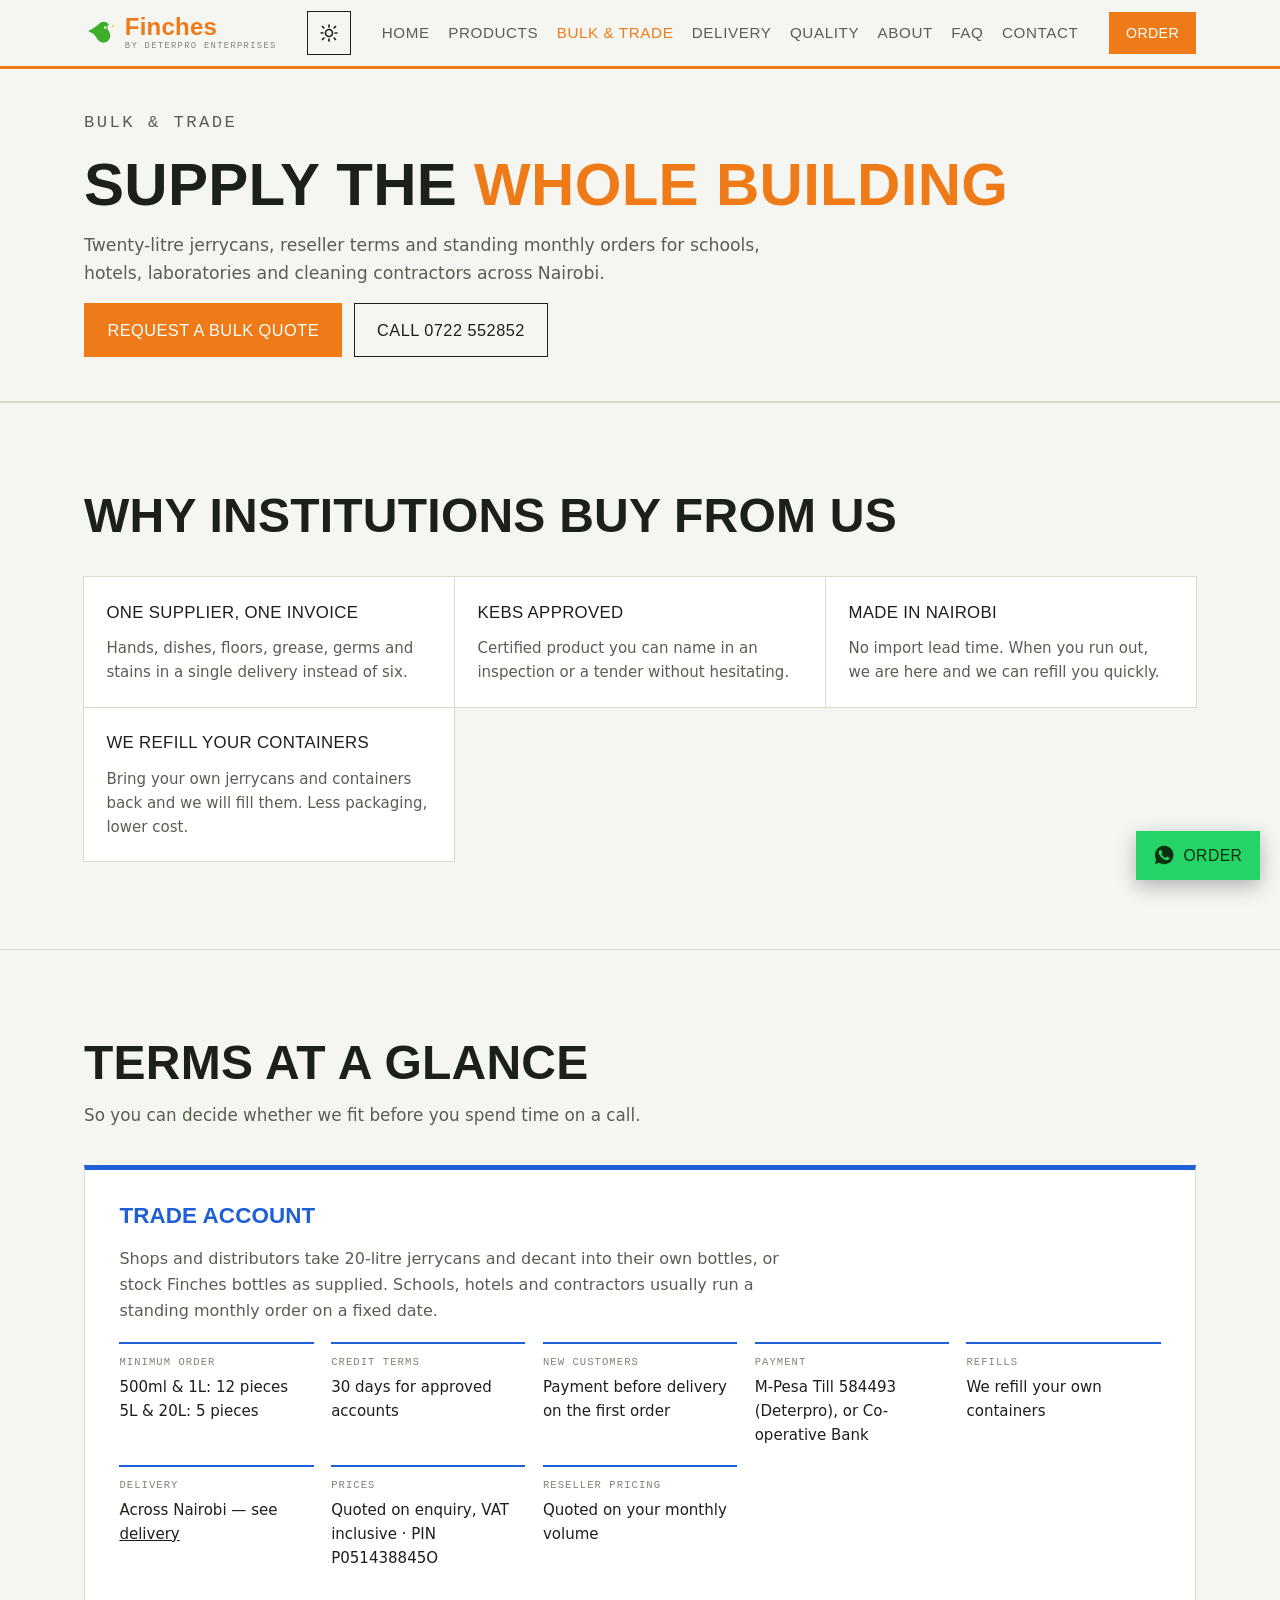
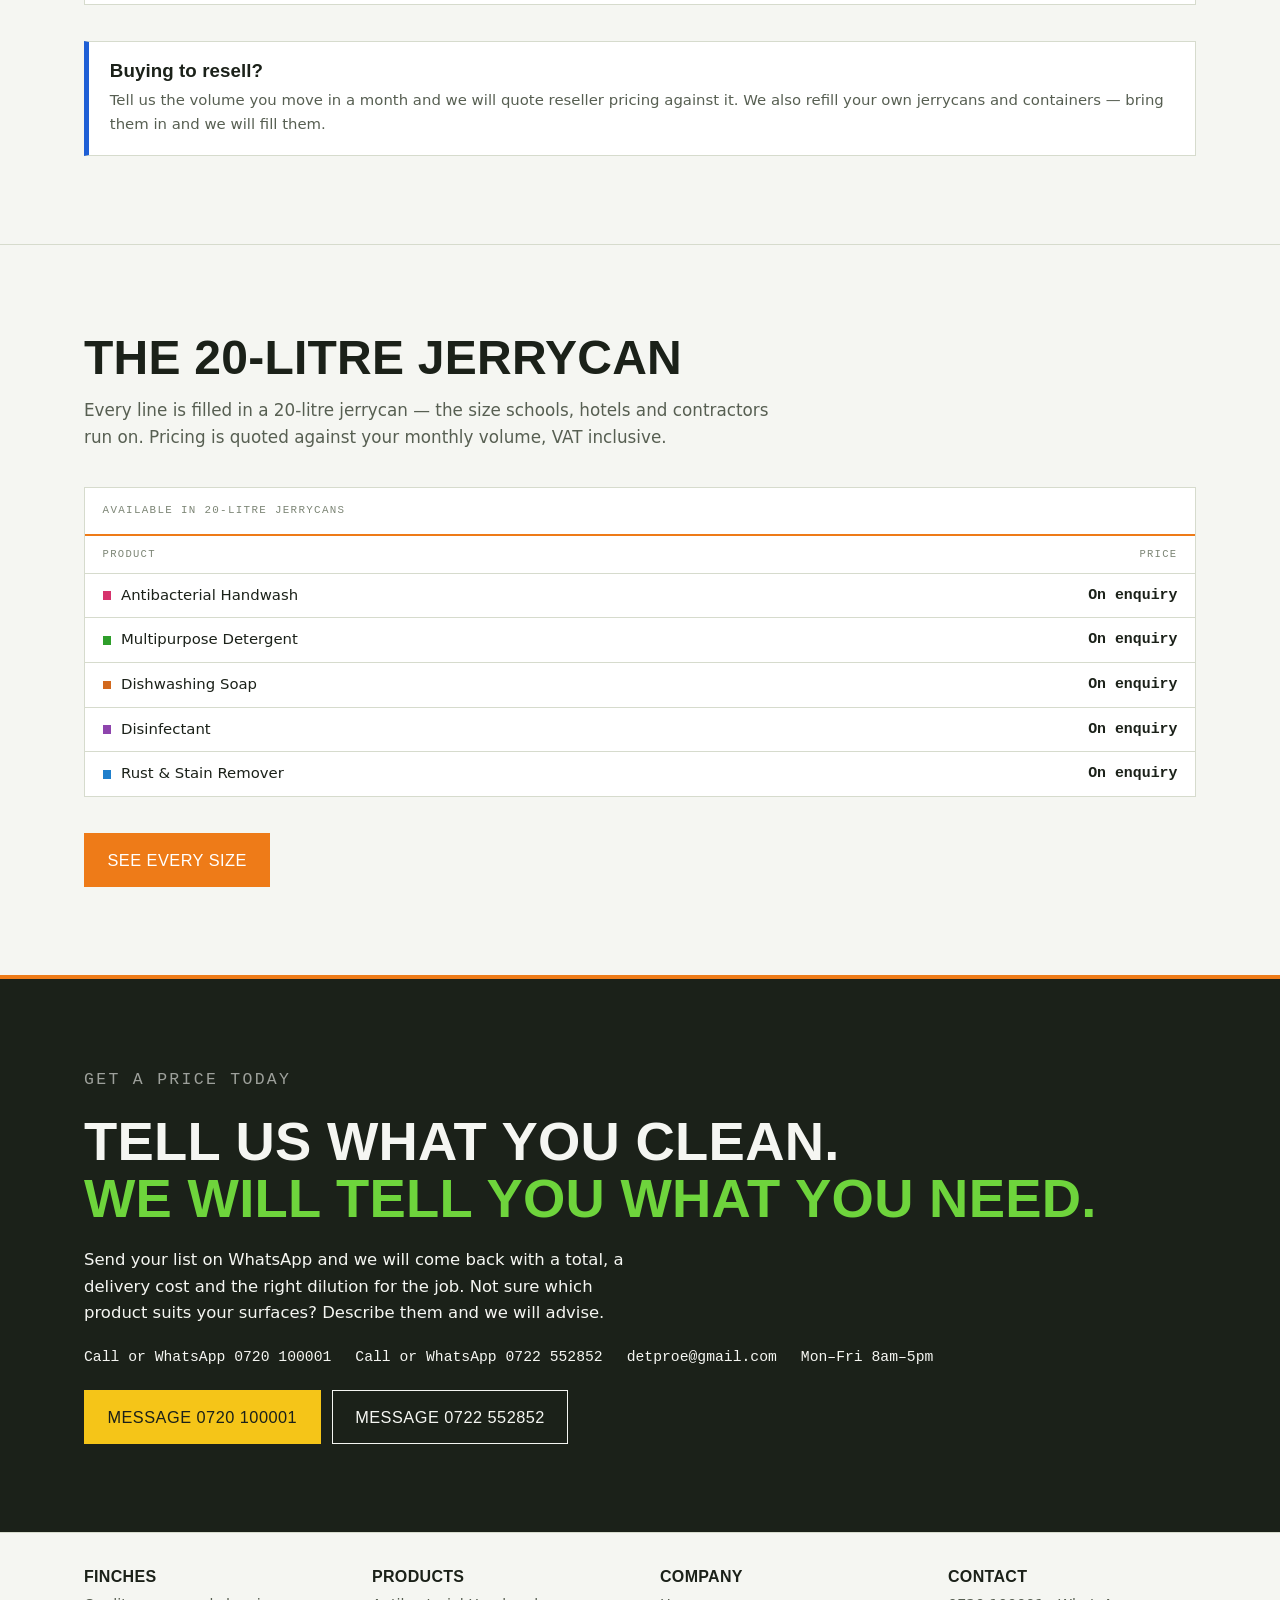
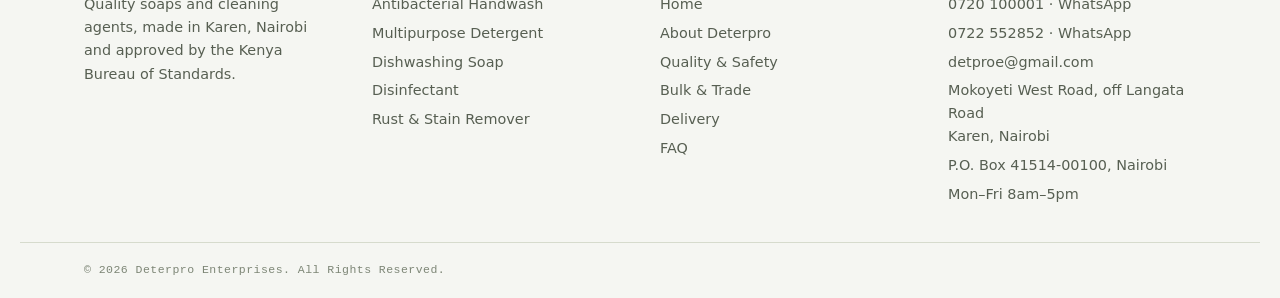
==== public/bulk.html @ 9431c13d "Initial Commit" ====
<!doctype html>
<html lang="en-KE">
<head>
<meta charset="utf-8">
<meta name="viewport" content="width=device-width, initial-scale=1">
<title>Bulk &amp; Trade Supply &mdash; Finches, Nairobi</title>
<meta name="description" content="Twenty-litre jerrycans, 30-day terms and standing monthly orders for schools, hotels, laboratories and cleaning contractors. Minimums from 5 pieces.">
<meta name="color-scheme" content="light">
<meta name="theme-color" content="#EE7B18">
<script>(function(){try{var t=localStorage.getItem('finches-theme');if(t==='dark'||t==='light'){document.documentElement.setAttribute('data-theme',t);}}catch(e){}document.documentElement.classList.add('js');})();</script>
<link rel="canonical" href="https://deterpro.co.ke/bulk.html">
<meta property="og:type" content="website">
<meta property="og:site_name" content="Finches by Deterpro Enterprises">
<meta property="og:title" content="Bulk &amp; Trade Supply &mdash; Finches, Nairobi">
<meta property="og:description" content="Twenty-litre jerrycans, 30-day terms and standing monthly orders for schools, hotels, laboratories and cleaning contractors. Minimums from 5 pieces.">
<meta property="og:locale" content="en_KE">
<meta property="og:url" content="https://deterpro.co.ke/bulk.html">
<meta property="og:image" content="https://deterpro.co.ke/assets/img/og-card.png">
<meta property="og:image:width" content="1200">
<meta property="og:image:height" content="630">
<meta property="og:image:alt" content="Finches - soaps and cleaning agents, KEBS approved, made in Nairobi">
<meta name="twitter:card" content="summary_large_image">
<link rel="icon" href="data:image/svg+xml,%3Csvg xmlns='http://www.w3.org/2000/svg' viewBox='0 0 32 32'%3E%3Cpath d='M25 8a6 6 0 0 0-9.6-1.4C12 9.6 9 12 5.5 13.2c-.9.3-.9 1.5 0 1.8 2 .7 3.4 1.4 4.6 2.6 2.4 2.4 3.1 6 6.6 7.5 4.2 1.8 9-1.1 9.5-5.6.3-2.6-.8-4.4-1.8-6-.6-1-.9-2-.9-3 0-.9.2-1.7.5-2.5z' fill='%233DAE2B'/%3E%3C/svg%3E">

<link rel="stylesheet" href="assets/css/style.css?v=15">
<script src="assets/js/main.js?v=15" defer></script>

</head>
<body>
<a class="skip-link" href="#main">Skip to content</a>

<header class="site-header">
  <div class="wrap site-header__inner">
    <a class="logo" href="index.html">
      <svg width="32" height="32" viewBox="0 0 32 32" role="img" aria-label="Finches">
        <path d="M25 8a6 6 0 0 0-9.6-1.4C12 9.6 9 12 5.5 13.2c-.9.3-.9 1.5 0 1.8 2 .7 3.4 1.4 4.6 2.6 2.4 2.4 3.1 6 6.6 7.5 4.2 1.8 9-1.1 9.5-5.6.3-2.6-.8-4.4-1.8-6-.6-1-.9-2-.9-3 0-.9.2-1.7.5-2.5z" fill="var(--green)"/>
        <circle cx="21.4" cy="10.6" r="1.3" fill="var(--ground)"/>
        <path d="M27.5 9.2 31.5 7.4l-3.6 3.4z" fill="var(--yellow)"/>
      </svg>
      <span class="logo__type">
        <span class="logo__name">Finches</span>
        <span class="logo__by">By Deterpro Enterprises</span>
      </span>
    </a>

    <div class="site-header__tools">
      <button class="theme-toggle" type="button" aria-pressed="false" aria-label="Switch to dark mode" title="Switch to dark mode">
        <svg class="theme-toggle__sun" width="20" height="20" viewBox="0 0 24 24" fill="none" stroke="currentColor" stroke-width="2" stroke-linecap="round" aria-hidden="true">
          <circle cx="12" cy="12" r="4.2"/>
          <path d="M12 2.5v2.2M12 19.3v2.2M4.2 4.2l1.6 1.6M18.2 18.2l1.6 1.6M2.5 12h2.2M19.3 12h2.2M4.2 19.8l1.6-1.6M18.2 5.8l1.6-1.6"/>
        </svg>
        <svg class="theme-toggle__moon" width="20" height="20" viewBox="0 0 24 24" fill="currentColor" aria-hidden="true">
          <path d="M20.5 14.6A8.6 8.6 0 0 1 9.4 3.5a8.6 8.6 0 1 0 11.1 11.1z"/>
        </svg>
      </button>

      <button class="nav-toggle" type="button" aria-expanded="false" aria-controls="site-nav" aria-label="Open menu">
        <span class="nav-toggle__bars" aria-hidden="true"></span>
      </button>
    </div>

    <nav class="site-nav" id="site-nav" aria-label="Primary">
      <a href="index.html">Home</a>
      <a href="products.html">Products</a>
      <a href="bulk.html">Bulk &amp; Trade</a>
      <a href="delivery.html">Delivery</a>
      <a href="quality.html">Quality</a>
      <a href="about.html">About</a>
      <a href="faq.html">FAQ</a>
      <a href="contact.html">Contact</a>
    </nav>

    <a class="btn btn--primary site-header__cta" href="https://wa.me/254720100001?text=Hello%20Finches%2C%20I%20would%20like%20to%20order%3A">Order</a>
  </div>
</header>

<main id="main">
<div class="page-head">
  <div class="wrap page-head__inner">
    <p class="eyebrow">Bulk &amp; trade</p>
    <h1>Supply the <em>whole building</em></h1>
    <p>Twenty-litre jerrycans, reseller terms and standing monthly orders for schools, hotels, laboratories and cleaning contractors across Nairobi.</p>
    <div class="actions">
      <a class="btn btn--primary" href="https://wa.me/254722552852?text=Hello%20Finches%2C%20I%20would%20like%20a%20bulk%20quote%20for%3A">Request a bulk quote</a>
      <a class="btn btn--ghost" href="tel:+254722552852">Call 0722 552852</a>
    </div>
  </div>
</div>

<section class="band">
  <div class="wrap band__inner">
    <div class="band__body">
      <div class="band__head"><h2>Why institutions buy from us</h2></div>
      <div class="grid-rule">
        <div class="card"><span class="card__label">One supplier, one invoice</span><p class="card__body">Hands, dishes, floors, grease, germs and stains in a single delivery instead of six.</p></div>
        <div class="card"><span class="card__label">KEBS approved</span><p class="card__body">Certified product you can name in an inspection or a tender without hesitating.</p></div>
        <div class="card"><span class="card__label">Made in Nairobi</span><p class="card__body">No import lead time. When you run out, we are here and we can refill you quickly.</p></div>
        <div class="card"><span class="card__label">We refill your containers</span><p class="card__body">Bring your own jerrycans and containers back and we will fill them. Less packaging, lower cost.</p></div>
      </div>
    </div>
  </div>
</section>

<section class="band">
  <div class="wrap band__inner">
    <div class="band__body">
      <div class="band__head"><h2>Terms at a glance</h2><p>So you can decide whether we fit before you spend time on a call.</p></div>
      <div class="trade">
        <h3>Trade account</h3>
        <p>Shops and distributors take 20-litre jerrycans and decant into their own bottles, or stock Finches bottles as supplied. Schools, hotels and contractors usually run a standing monthly order on a fixed date.</p>
        <div class="trade__grid">
          <div class="trade__item"><span class="trade__k">Minimum order</span><span class="trade__v">500ml &amp; 1L: 12 pieces<br>5L &amp; 20L: 5 pieces</span></div>
          <div class="trade__item"><span class="trade__k">Credit terms</span><span class="trade__v">30 days for approved accounts</span></div>
          <div class="trade__item"><span class="trade__k">New customers</span><span class="trade__v">Payment before delivery on the first order</span></div>
          <div class="trade__item"><span class="trade__k">Payment</span><span class="trade__v">M-Pesa Till 584493 (Deterpro), or Co-operative Bank</span></div>
          <div class="trade__item"><span class="trade__k">Refills</span><span class="trade__v">We refill your own containers</span></div>
          <div class="trade__item"><span class="trade__k">Delivery</span><span class="trade__v">Across Nairobi &mdash; see <a href="delivery.html">delivery</a></span></div>
          <div class="trade__item"><span class="trade__k">Prices</span><span class="trade__v">Quoted on enquiry, VAT inclusive &middot; PIN P051438845O</span></div>
          <div class="trade__item"><span class="trade__k">Reseller pricing</span><span class="trade__v">Quoted on your monthly volume</span></div>
        </div>
      </div>
      <div class="callout callout--blue">
        <h3>Buying to resell?</h3>
        <p>Tell us the volume you move in a month and we will quote reseller pricing against it. We also refill your own jerrycans and containers &mdash; bring them in and we will fill them.</p>
      </div>
    </div>
  </div>
</section>

<section class="band">
  <div class="wrap band__inner">
    <div class="band__body">
      <div class="band__head"><h2>The 20-litre jerrycan</h2><p>Every line is filled in a 20-litre jerrycan &mdash; the size schools, hotels and contractors run on. Pricing is quoted against your monthly volume, VAT inclusive.</p></div>
      <div class="table-scroll">
        <table>
          <caption>Available in 20-litre jerrycans</caption>
          <thead><tr><th scope="col">Product</th><th scope="col" class="price">Price</th></tr></thead>
          <tbody>
            <tr style="--code:var(--p-handwash)"><td><i class="rowcode"></i>Antibacterial Handwash</td><td class="price">On enquiry</td></tr>
            <tr style="--code:var(--p-multi)"><td><i class="rowcode"></i>Multipurpose Detergent</td><td class="price">On enquiry</td></tr>
            <tr style="--code:var(--p-dish)"><td><i class="rowcode"></i>Dishwashing Soap</td><td class="price">On enquiry</td></tr>
            <tr style="--code:var(--p-disinfect)"><td><i class="rowcode"></i>Disinfectant</td><td class="price">On enquiry</td></tr>
            <tr style="--code:var(--p-stain)"><td><i class="rowcode"></i>Rust &amp; Stain Remover</td><td class="price">On enquiry</td></tr>
          </tbody>
        </table>
      </div>
      <div class="actions"><a class="btn btn--primary" href="products.html">See every size</a></div>
    </div>
  </div>
</section><section class="close">
  <div class="wrap close__inner">
    <p class="eyebrow" style="color:var(--ground);opacity:.6">Get a price today</p>
    <h2>Tell us what you clean.<br><em>We will tell you what you need.</em></h2>
    <p>Send your list on WhatsApp and we will come back with a total, a delivery cost and the right dilution for the job. Not sure which product suits your surfaces? Describe them and we will advise.</p>
    <div class="close__lines">
      <span>Call or WhatsApp <a href="tel:+254720100001">0720 100001</a></span>
      <span>Call or WhatsApp <a href="tel:+254722552852">0722 552852</a></span>
      <span><a href="mailto:detproe@gmail.com">detproe@gmail.com</a></span>
      <span>Mon&ndash;Fri 8am&ndash;5pm</span>
    </div>
    <div class="actions">
      <a class="btn btn--yellow" href="https://wa.me/254720100001?text=Hello%20Finches%2C%20I%20would%20like%20to%20order%3A">Message 0720 100001</a>
      <a class="btn btn--ghost" href="https://wa.me/254722552852?text=Hello%20Finches%2C%20I%20would%20like%20to%20order%3A">Message 0722 552852</a>
    </div>
  </div>
</section>
</main>

<footer class="site-footer">
  <div class="wrap site-footer__inner">
    <div>
      <h2>Finches</h2>
      <p>Quality soaps and cleaning agents, made in Karen, Nairobi and approved by the Kenya Bureau of Standards.</p>
    </div>
    <div>
      <h2>Products</h2>
      <ul>
        <li><a href="products/handwash.html">Antibacterial Handwash</a></li>
        <li><a href="products/multipurpose-detergent.html">Multipurpose Detergent</a></li>
        <li><a href="products/dishwashing-soap.html">Dishwashing Soap</a></li>
        <li><a href="products/disinfectant.html">Disinfectant</a></li>
        <li><a href="products/rust-stain-remover.html">Rust &amp; Stain Remover</a></li>
      </ul>
    </div>
    <div>
      <h2>Company</h2>
      <ul>
        <li><a href="index.html">Home</a></li>
        <li><a href="about.html">About Deterpro</a></li>
        <li><a href="quality.html">Quality &amp; Safety</a></li>
        <li><a href="bulk.html">Bulk &amp; Trade</a></li>
        <li><a href="delivery.html">Delivery</a></li>
        <li><a href="faq.html">FAQ</a></li>
      </ul>
    </div>
    <div>
      <h2>Contact</h2>
      <ul>
        <li><a href="tel:+254720100001">0720 100001</a> &middot; <a href="https://wa.me/254720100001">WhatsApp</a></li>
        <li><a href="tel:+254722552852">0722 552852</a> &middot; <a href="https://wa.me/254722552852">WhatsApp</a></li>
        <li><a href="mailto:detproe@gmail.com">detproe@gmail.com</a></li>
        <li>Mokoyeti West Road, off Langata Road<br>Karen, Nairobi</li>
        <li>P.O. Box 41514-00100, Nairobi</li>
        <li>Mon&ndash;Fri 8am&ndash;5pm</li>
      </ul>
    </div>
  </div>
  <div class="wrap site-footer__legal">
    <span>&copy; <span data-year>2026</span> Deterpro Enterprises. All Rights Reserved.</span>
  </div>
</footer>

<a class="wa-float" href="https://wa.me/254720100001?text=Hello%20Finches%2C%20I%20would%20like%20to%20order%3A" aria-label="Order on WhatsApp">
  <svg width="22" height="22" viewBox="0 0 24 24" aria-hidden="true" fill="currentColor"><path d="M12 2a10 10 0 0 0-8.6 15l-1.3 4.7 4.8-1.3A10 10 0 1 0 12 2zm5.8 14.2c-.2.7-1.4 1.3-2 1.4-.5.1-1.1.1-1.8-.1-.4-.1-1-.3-1.7-.6-3-1.3-4.9-4.3-5-4.5-.2-.2-1.2-1.6-1.2-3s.7-2.1 1-2.4c.3-.3.6-.4.8-.4h.6c.2 0 .4 0 .7.5l.9 2.2c.1.2.1.4 0 .6l-.4.5-.3.4c-.1.1-.3.3-.1.6.2.3.8 1.3 1.7 2.1 1.1 1 2 1.3 2.3 1.5.3.1.5.1.6 0l.9-1.1c.2-.2.4-.2.6-.1l2.1 1c.3.1.5.2.5.3.1.2.1.7-.2 1.4z"/></svg>
  <span>Order</span>
</a>
</body>
</html>
---- public/assets/css/style.css ----
@charset "UTF-8";
/* ==========================================================================
   FINCHES - by Deterpro Enterprises, Karen, Nairobi
   One stylesheet. Mobile-first. No frameworks, no external requests.

   Design language: specification sheet. Hard rules instead of shadows,
   monospace for every measured quantity, one colour per product line taken
   from the real bottle and label colours.

   Palette: Finches orange from the wordmark, green from the bird and the
   labels, Deterpro blue reserved for trade surfaces only.
   ========================================================================== */

/* --------------------------------------------------------------------------
   1. TOKENS
   -------------------------------------------------------------------------- */

:root {
  --ground:       #F5F6F2;
  --surface:      #FFFFFF;
  --surface-sunk: #EAEDE4;
  --ink:          #1B2119;
  --ink-muted:    #575F52;
  --ink-faint:    #7D8676;
  --line:         #D6DBCD;
  --line-strong:  #1B2119;

  --orange:       #EE7B18;
  --orange-deep:  #C25F0A;
  --green:        #3DAE2B;
  --green-deep:   #2E8A20;
  --green-bright: #6ED43C;
  --yellow:       #F5C518;
  --blue:         #1E5FD6;
  --whatsapp:     #25D366;
  --whatsapp-ink: #08310F;

  --action:       #EE7B18;
  --action-ink:   #FFFFFF;

  /* product colour codes, matched to the actual packaging */
  --p-handwash:  #D6336C;  /* apple / raspberry / strawberry pumps */
  --p-multi:     #2E9E2A;  /* green bottle, green label */
  --p-degrease:  #C0392B;  /* orange-to-red label */
  --p-dish:      #D2691E;  /* orange liquid */
  --p-disinfect: #8E44AD;  /* purple label */
  --p-stain:     #1F7FCC;  /* blue label */

  --font-display: Bahnschrift, "DIN Alternate", "DIN Condensed", "Franklin Gothic Medium", "Arial Narrow", sans-serif;
  --font-body: "Segoe UI", system-ui, -apple-system, "Helvetica Neue", Arial, sans-serif;
  --font-data: Consolas, "SF Mono", Menlo, "Courier New", monospace;

  --measure: 66ch;
  --gutter: 1.25rem;
  --wrap: 1240px;
  --rule: 1px;
  --radius: 0;

  --ease-out: cubic-bezier(0.22, 0.61, 0.36, 1);
  --ease-soft: cubic-bezier(0.4, 0, 0.2, 1);
  --dur-fast: 140ms;
  --dur: 260ms;
  --dur-slow: 520ms;

  /* Light everywhere, whatever the device is set to. Also stops a dark-mode
     browser auto-darkening form fields and scrollbars against a light page. */
  color-scheme: light;
}

@media (min-width: 48em) { :root { --gutter: 2.5rem; } }
@media (min-width: 75em) { :root { --gutter: 4rem; } }

/* Dark palette is kept but never applied automatically. Put data-theme="dark"
   on <html> to use it - that is all a future toggle would need to do. */
:root[data-theme="dark"] {
  color-scheme: dark;
  --ground:       #131610;
  --surface:      #1D211A;
  --surface-sunk: #171B14;
  --ink:          #ECEFE6;
  --ink-muted:    #A6AF9E;
  --ink-faint:    #8B9483;
  --line:         #303629;
  --line-strong:  #545C4C;
  --orange:       #FF9436;
  --orange-deep:  #FFAE63;
  --green:        #6ED43C;
  --green-bright: #8FE85C;
  --yellow:       #FFD740;
  --blue:         #7FA8FF;
  --action:       #F2831F;
  --action-ink:   #1B1005;
  --p-handwash:  #FF77A9;
  --p-multi:     #6BDC5F;
  --p-degrease:  #FF7B6B;
  --p-dish:      #FFA45C;
  --p-disinfect: #C08BE8;
  --p-stain:     #62BFF5;
}

/* --------------------------------------------------------------------------
   2. RESET & BASE
   -------------------------------------------------------------------------- */

*, *::before, *::after { box-sizing: border-box; }

html {
  -webkit-text-size-adjust: 100%;
  scroll-behavior: smooth;
  scroll-padding-top: 5rem;
}

body {
  margin: 0;
  background: var(--ground);
  color: var(--ink);
  font-family: var(--font-body);
  font-size: 1rem;
  line-height: 1.6;
  -webkit-font-smoothing: antialiased;
  overflow-x: hidden;
}

h1, h2, h3, h4 {
  margin: 0;
  font-family: var(--font-display);
  font-weight: 700;
  line-height: 1.05;
  letter-spacing: 0.005em;
  text-wrap: balance;
}

p, ul, ol { margin: 0; }
img, svg { max-width: 100%; height: auto; display: block; }
a { color: inherit; }

:focus-visible { outline: 3px solid var(--orange); outline-offset: 3px; }
::selection { background: var(--yellow); color: #1B2119; }

.skip-link {
  position: absolute; left: -9999px; top: 0; z-index: 100;
  background: var(--ink); color: var(--ground);
  padding: 0.75rem 1.25rem;
  font-family: var(--font-display); text-transform: uppercase; text-decoration: none;
}
.skip-link:focus { left: 0; }

.visually-hidden {
  position: absolute; width: 1px; height: 1px;
  padding: 0; margin: -1px; overflow: hidden;
  clip: rect(0 0 0 0); white-space: nowrap; border: 0;
}


/* --------------------------------------------------------------------------
   3. LAYOUT
   -------------------------------------------------------------------------- */

.wrap { width: min(100%, var(--wrap)); margin-inline: auto; padding-inline: var(--gutter); }

.band { border-top: var(--rule) solid var(--line); }

.band__inner { display: grid; grid-template-columns: 1fr; gap: 1rem; padding-block: 3rem; }


.band__body { display: flex; flex-direction: column; gap: 2rem; min-width: 0; }
.band__head { display: flex; flex-direction: column; gap: 0.85rem; }
.band__head h2 { font-size: clamp(1.75rem, 6vw, 3rem); text-transform: uppercase; }
.band__head h3 { font-size: clamp(1.35rem, 4.5vw, 2rem); text-transform: uppercase; }
.band__head p { max-width: var(--measure); color: var(--ink-muted); font-size: 1.05rem; }

@media (min-width: 48em) {
  .band__inner { padding-block: clamp(3.5rem, 7vw, 5.5rem); }
  .band__body { gap: 2.25rem; }
}

/* --------------------------------------------------------------------------
   4. TYPE ATOMS
   -------------------------------------------------------------------------- */

.eyebrow {
  font-family: var(--font-data); font-size: 0.72rem; letter-spacing: 0.14em;
  text-transform: uppercase; color: var(--ink-faint);
}

.num { font-family: var(--font-data); font-variant-numeric: tabular-nums; }

.prose { display: flex; flex-direction: column; gap: 1.1rem; max-width: var(--measure); color: var(--ink-muted); }
.prose strong { color: var(--ink); }

.list { margin: 0; padding-left: 1.15rem; display: flex; flex-direction: column; gap: 0.6rem; color: var(--ink-muted); }


.note { font-family: var(--font-data); font-size: 0.76rem; color: var(--ink-faint); letter-spacing: 0.04em; }

/* --------------------------------------------------------------------------
   5. BUTTONS
   -------------------------------------------------------------------------- */

.btn {
  display: inline-flex; align-items: center; justify-content: center; gap: 0.55rem;
  min-height: 44px; padding: 0.8rem 1.4rem;
  border: var(--rule) solid transparent; border-radius: var(--radius);
  font-family: var(--font-display); font-size: 1.02rem; letter-spacing: 0.03em;
  text-transform: uppercase; text-decoration: none; cursor: pointer;
  transform: translateZ(0);
  transition: background-color var(--dur) var(--ease-out), color var(--dur) var(--ease-out),
              border-color var(--dur) var(--ease-out), transform var(--dur-fast) var(--ease-out);
}
.btn svg { flex: none; }
.btn:hover { transform: translateY(-1px); }
.btn:active { transform: translateY(0) scale(0.985); }

.btn--primary { background: var(--action); color: var(--action-ink); }
.btn--primary:hover { background: var(--ink); color: var(--ground); }
.btn--ghost { background: transparent; color: var(--ink); border-color: var(--line-strong); }
.btn--ghost:hover { background: var(--ink); color: var(--ground); }
.btn--yellow { background: var(--yellow); color: #1B2119; }
.btn--yellow:hover { background: var(--ink); color: var(--ground); }
.btn--wa { background: var(--whatsapp); color: var(--whatsapp-ink); }
.btn--wa:hover { background: var(--ink); color: var(--ground); }

.btn[aria-disabled="true"] { opacity: 0.45; cursor: not-allowed; pointer-events: none; }

.actions { display: flex; flex-wrap: wrap; gap: 0.7rem; }

/* --------------------------------------------------------------------------
   6. HEADER & NAV
   -------------------------------------------------------------------------- */

.site-header {
  position: sticky; top: 0; z-index: 40;
  background: var(--ground); border-bottom: 3px solid var(--orange);
  transition: box-shadow var(--dur) var(--ease-soft);
}
.site-header.is-stuck { box-shadow: 0 6px 20px rgba(27, 33, 25, 0.09); }

.site-header__inner { display: flex; align-items: center; justify-content: space-between; gap: 1rem; padding-block: 0.7rem; }

.logo { display: flex; align-items: center; gap: 0.55rem; text-decoration: none; }
.logo__type { display: flex; flex-direction: column; line-height: 1; }
.logo__name { font-family: var(--font-display); font-size: 1.5rem; color: var(--orange); font-weight: 700; letter-spacing: 0.01em; }
.logo__by { font-family: var(--font-data); font-size: 0.55rem; letter-spacing: 0.15em; text-transform: uppercase; color: var(--ink-faint); margin-top: 0.18rem; }
.logo__img { height: 34px; width: auto; display: block; }
@media (min-width: 48em) { .logo__img { height: 40px; } }

.site-header__tools { display: flex; align-items: center; gap: 0.5rem; }

.theme-toggle {
  display: inline-flex; align-items: center; justify-content: center;
  width: 44px; height: 44px; padding: 0;
  background: transparent; border: var(--rule) solid var(--line-strong);
  color: var(--ink); cursor: pointer;
  transition: background-color var(--dur-fast) var(--ease-out), color var(--dur-fast) var(--ease-out);
}
.theme-toggle:hover { background: var(--ink); color: var(--ground); }

/* Sun while light, moon while dark. Both selectors are class+class so neither
   can be outranked by a bare `.theme-toggle svg` element rule. */
.theme-toggle .theme-toggle__sun { display: block; }
.theme-toggle .theme-toggle__moon { display: none; }
:root[data-theme="dark"] .theme-toggle .theme-toggle__sun { display: none; }
:root[data-theme="dark"] .theme-toggle .theme-toggle__moon { display: block; }

.nav-toggle {
  display: inline-flex; align-items: center; justify-content: center;
  width: 44px; height: 44px; padding: 0;
  background: transparent; border: var(--rule) solid var(--line-strong);
  color: var(--ink); cursor: pointer;
}
.nav-toggle__bars { display: block; width: 20px; height: 2px; background: currentColor; position: relative; }
.nav-toggle__bars::before, .nav-toggle__bars::after {
  content: ""; position: absolute; left: 0; width: 20px; height: 2px; background: currentColor;
  transition: transform 160ms var(--ease-out), top 160ms var(--ease-out);
}
.nav-toggle__bars::before { top: -6px; }
.nav-toggle__bars::after { top: 6px; }
.nav-toggle[aria-expanded="true"] .nav-toggle__bars { background: transparent; }
.nav-toggle[aria-expanded="true"] .nav-toggle__bars::before { top: 0; transform: rotate(45deg); }
.nav-toggle[aria-expanded="true"] .nav-toggle__bars::after { top: 0; transform: rotate(-45deg); }

/* Default, with no JavaScript: an open list under the header, so the site
   stays navigable. The drawer is layered on only once JS is running. */
.site-nav {
  display: flex; flex-direction: column;
  background: var(--surface); border-bottom: 2px solid var(--orange);
  padding: 0.5rem var(--gutter) 1.25rem;
}

.js .site-nav {
  position: absolute; left: 0; right: 0; top: 100%;
  opacity: 0; visibility: hidden; transform: translateY(-8px);
  transition: opacity var(--dur) var(--ease-out), transform var(--dur) var(--ease-out), visibility 0s linear var(--dur);
}
.js .site-nav[data-open="true"] { opacity: 1; visibility: visible; transform: none; transition-delay: 0s; }

.site-nav a {
  font-family: var(--font-display); font-size: 1.05rem; letter-spacing: 0.04em;
  text-transform: uppercase; text-decoration: none; color: var(--ink);
  padding: 0.8rem 0; border-bottom: var(--rule) solid var(--line);
}
.site-nav a:last-of-type { border-bottom: 0; }
.site-nav a[aria-current="page"] { color: var(--orange); }

.js .site-nav a { opacity: 0; transform: translateY(-6px); transition: opacity var(--dur) var(--ease-out), transform var(--dur) var(--ease-out); }
.js .site-nav[data-open="true"] a { opacity: 1; transform: none; }
.js .site-nav[data-open="true"] a:nth-child(1) { transition-delay: 40ms; }
.js .site-nav[data-open="true"] a:nth-child(2) { transition-delay: 70ms; }
.js .site-nav[data-open="true"] a:nth-child(3) { transition-delay: 100ms; }
.js .site-nav[data-open="true"] a:nth-child(4) { transition-delay: 130ms; }
.js .site-nav[data-open="true"] a:nth-child(5) { transition-delay: 160ms; }
.js .site-nav[data-open="true"] a:nth-child(6) { transition-delay: 190ms; }
.js .site-nav[data-open="true"] a:nth-child(7) { transition-delay: 220ms; }
.js .site-nav[data-open="true"] a:nth-child(8) { transition-delay: 250ms; }

.site-header__cta { display: none; }

@media (min-width: 64em) {
  .nav-toggle { display: none; }
  .site-nav, .js .site-nav {
    display: flex; position: static; flex-direction: row; align-items: center;
    gap: 1.15rem; padding: 0; border: 0; background: transparent;
    opacity: 1; visibility: visible; transform: none; transition: none;
  }
  /* nowrap matters: with eight items, "Bulk & Trade" broke onto a second line
     at exactly 1024px and took the whole header height with it. */
  .site-nav a { white-space: nowrap; font-size: 0.95rem; color: var(--ink-muted); padding: 0; border: 0; transition: color var(--dur-fast) var(--ease-out); }
  .site-nav a:hover { color: var(--orange); }
  .js .site-nav a { opacity: 1; transform: none; transition-delay: 0s; }
  .site-header__cta { display: inline-flex; }
  .site-header .btn { padding: 0.55rem 1rem; font-size: 0.88rem; min-height: 0; }
}

/* --------------------------------------------------------------------------
   7. HERO & PAGE HEADS
   -------------------------------------------------------------------------- */

.hero__inner { display: grid; grid-template-columns: 1fr; gap: 2.25rem; padding-block: 2.5rem 3rem; align-items: center; }
.hero__copy { display: flex; flex-direction: column; gap: 1.25rem; align-items: flex-start; }
.hero h1 { font-size: clamp(2.35rem, 11vw, 5rem); text-transform: uppercase; letter-spacing: -0.005em; }
.hero h1 em { font-style: normal; color: var(--orange); }
.hero__lede { font-size: clamp(1rem, 3.6vw, 1.2rem); color: var(--ink-muted); max-width: 48ch; }

@media (min-width: 56em) {
  .hero__inner { grid-template-columns: minmax(0, 1.05fr) minmax(0, 1fr); gap: clamp(2rem, 5vw, 4.5rem); padding-block: clamp(3rem, 7vw, 5rem); }
}

.page-head { border-bottom: var(--rule) solid var(--line); }
.page-head__inner { display: flex; flex-direction: column; gap: 1rem; padding-block: 2.5rem 2.75rem; align-items: flex-start; }
.page-head h1 { font-size: clamp(2rem, 8vw, 3.75rem); text-transform: uppercase; }
.page-head h1 em { font-style: normal; color: var(--orange); }
.page-head p { max-width: var(--measure); color: var(--ink-muted); font-size: 1.08rem; }

/* --------------------------------------------------------------------------
   8. KEBS MARK
   -------------------------------------------------------------------------- */

.kebs {
  display: inline-flex; align-items: center; gap: 0.7rem;
  border: 3px solid var(--green); padding: 0.5rem 0.95rem 0.5rem 0.6rem;
  background: var(--surface); max-width: max-content;
}
.kebs__tick { width: 1.6rem; height: 1.6rem; background: var(--green); display: grid; place-items: center; flex: none; }
.kebs__text { font-family: var(--font-display); font-size: 0.88rem; letter-spacing: 0.03em; text-transform: uppercase; line-height: 1.15; }
.kebs__text small {
  display: block; font-family: var(--font-data); font-size: 0.6rem;
  letter-spacing: 0.1em; color: var(--ink-faint); text-transform: uppercase;
}

/* --------------------------------------------------------------------------
   9. CONTAINER SCALE FIGURE
   -------------------------------------------------------------------------- */

.scale {
  display: flex; align-items: flex-end; justify-content: center; flex-wrap: wrap;
  gap: 0.75rem; padding: 2.25rem 0.75rem 0; margin: 0;
  border: 2px solid var(--orange); background: var(--surface); position: relative;
}
.scale__caption {
  position: absolute; top: 0.65rem; left: 0.85rem;
  font-family: var(--font-data); font-size: 0.62rem; letter-spacing: 0.12em;
  text-transform: uppercase; color: var(--ink-faint);
}
.scale__item { display: flex; flex-direction: column; align-items: center; gap: 0.5rem; }
.scale__label {
  font-family: var(--font-data); font-size: 0.72rem; letter-spacing: 0.05em; color: var(--ink-muted);
  border-top: var(--rule) solid var(--line); padding-top: 0.4rem; width: 100%; text-align: center;
}
.scale__foot {
  width: 100%; border-top: var(--rule) solid var(--line); margin-top: 1.1rem; padding: 0.6rem 0.85rem;
  font-family: var(--font-data); font-size: 0.65rem; letter-spacing: 0.06em; color: var(--ink-faint); text-align: center;
}
@media (min-width: 40em) { .scale { gap: 1.5rem; padding-top: 2.5rem; } }

/* --------------------------------------------------------------------------
   10. TRUST STRIP
   -------------------------------------------------------------------------- */

.strip { border-top: 2px solid var(--orange); border-bottom: 2px solid var(--orange); background: var(--surface); }
.strip__inner { display: grid; grid-template-columns: 1fr; }
.strip__cell { padding: 1.15rem 0; display: flex; flex-direction: column; gap: 0.25rem; border-bottom: var(--rule) solid var(--line); }
.strip__cell:last-child { border-bottom: 0; }
.strip__figure { font-family: var(--font-display); font-size: 1.6rem; line-height: 1; color: var(--orange); }
.strip__label { font-size: 0.9rem; color: var(--ink-muted); }

@media (min-width: 40em) {
  .strip__inner { grid-template-columns: repeat(2, minmax(0, 1fr)); }
  .strip__cell { padding: 1.4rem 1.5rem 1.4rem 0; }
  .strip__cell:nth-child(odd) { border-right: var(--rule) solid var(--line); padding-right: 1.5rem; }
  .strip__cell:nth-child(even) { padding-left: 1.5rem; }
  .strip__cell:nth-last-child(-n+2) { border-bottom: 0; }
}
@media (min-width: 64em) {
  .strip__inner { grid-template-columns: repeat(4, minmax(0, 1fr)); }
  .strip__cell { border-bottom: 0; border-right: 0; padding: 1.5rem 1.5rem 1.5rem 0; }
  .strip__cell + .strip__cell { border-left: var(--rule) solid var(--line); padding-left: 1.5rem; }
  .strip__cell:nth-child(odd) { border-right: 0; }
}

/* --------------------------------------------------------------------------
   11. PRODUCT GRID
   -------------------------------------------------------------------------- */

/* Hairlines are drawn as an outline on each cell rather than as a background
   showing through the gaps. Outlines take no layout space and overlap inside
   the 1px gap, so the rules look identical - but when a row does not fill
   (four cards in a three-column grid), the leftover space shows the page
   rather than a slab of --line. */
.grid-rule { display: grid; grid-template-columns: 1fr; gap: var(--rule); background: transparent; }
.grid-rule > * { outline: var(--rule) solid var(--line); }
@media (min-width: 40em) { .grid-rule { grid-template-columns: repeat(auto-fit, minmax(min(100%, 19rem), 1fr)); } }

.product {
  background: var(--surface); padding: 1.5rem; display: flex; flex-direction: column;
  gap: 0.9rem; min-width: 0; border-top: 5px solid var(--code, var(--orange));
  position: relative;
  transition: transform var(--dur) var(--ease-out);
}
.product:hover { transform: translateY(-3px); }
.product::after {
  content: ""; position: absolute; top: -5px; left: 0; height: 5px; width: 100%;
  background: var(--code, var(--orange)); transform: scaleX(0); transform-origin: left;
  transition: transform var(--dur-slow) var(--ease-out);
}
.product:hover::after { transform: scaleX(1); }

.product__media { aspect-ratio: 1 / 1; margin: -1.5rem -1.5rem 0; background: var(--surface-sunk); overflow: hidden; }
.product__media img { width: 100%; height: 100%; object-fit: cover; transition: transform 260ms var(--ease-out); }
.product:hover .product__media img { transform: scale(1.03); }

.product__name { font-size: 1.35rem; text-transform: uppercase; }
.product__name a { text-decoration: none; transition: color var(--dur-fast) var(--ease-out); }
.product__name a:hover { color: var(--orange); }
.product__use { color: var(--ink-muted); font-size: 0.95rem; }

.product__sizes { margin-top: auto; display: flex; flex-direction: column; border-top: var(--rule) solid var(--line); }

.size-row { display: flex; align-items: baseline; justify-content: space-between; gap: 1rem; padding: 0.55rem 0; border-bottom: var(--rule) solid var(--line); }
.size-row:last-child { border-bottom: 0; }
.size-row__vol { font-family: var(--font-data); font-size: 0.85rem; letter-spacing: 0.03em; color: var(--ink-muted); display: flex; align-items: center; gap: 0.5rem; }
.size-row__dot { width: 0.5rem; height: 0.5rem; background: var(--code, var(--orange)); flex: none; }
.size-row__price { font-family: var(--font-data); font-variant-numeric: tabular-nums; font-weight: 700; }

.product__link {
  display: inline-block;
  font-family: var(--font-display); font-size: 0.92rem; letter-spacing: 0.04em;
  text-transform: uppercase; color: var(--orange); text-decoration: none;
  transition: color var(--dur-fast) var(--ease-out), transform var(--dur-fast) var(--ease-out);
}
.product__link:hover { text-decoration: underline; transform: translateX(3px); }

/* --------------------------------------------------------------------------
   12. CARDS
   -------------------------------------------------------------------------- */

.card { background: var(--surface); padding: 1.4rem; display: flex; flex-direction: column; gap: 0.6rem; }
.card__label { font-family: var(--font-display); font-size: 1.05rem; text-transform: uppercase; letter-spacing: 0.02em; }
.card__body { color: var(--ink-muted); font-size: 0.94rem; }
.card__vol { font-family: var(--font-display); font-size: 2.1rem; line-height: 1; color: var(--orange); }
.card__icon { width: 2.4rem; height: 2.4rem; display: grid; place-items: center; background: var(--green); color: #fff; flex: none; }

.freeship {
  border: 3px solid var(--yellow); background: var(--surface);
  padding: 1.15rem 1.35rem; display: flex; flex-wrap: wrap; align-items: center; gap: 0.55rem 1.25rem;
}
.freeship__big { font-family: var(--font-display); font-size: clamp(1.15rem, 4.5vw, 1.85rem); text-transform: uppercase; }
.freeship__note { color: var(--ink-muted); font-size: 0.94rem; }

/* --------------------------------------------------------------------------
   13. TAGS & NAMED CLIENTS
   -------------------------------------------------------------------------- */

.tags { display: flex; flex-wrap: wrap; gap: var(--rule); background: transparent; }
.tag {
  background: var(--surface); padding: 0.75rem 1.05rem;
  outline: var(--rule) solid var(--line);
  font-family: var(--font-display); font-size: 0.95rem; letter-spacing: 0.02em;
  text-transform: uppercase; flex: 1 1 auto; text-align: center; white-space: nowrap;
}

.clients {
  list-style: none; margin: 0; padding: 0;
  display: grid; grid-template-columns: 1fr; gap: var(--rule);
  background: transparent;
}
.clients > * { outline: var(--rule) solid var(--line); }
@media (min-width: 40em) { .clients { grid-template-columns: repeat(auto-fit, minmax(min(100%, 15rem), 1fr)); } }

.client {
  background: var(--surface); padding: 1.25rem 1.35rem;
  display: flex; flex-direction: column; gap: 0.3rem;
  border-left: 4px solid var(--orange);
}
.client__name { font-family: var(--font-display); font-size: 1.1rem; text-transform: uppercase; letter-spacing: 0.02em; }
.client__cat { font-family: var(--font-data); font-size: 0.66rem; letter-spacing: 0.1em; text-transform: uppercase; color: var(--ink-faint); }

/* --------------------------------------------------------------------------
   14. TRADE BLOCK
   -------------------------------------------------------------------------- */

.trade {
  border: var(--rule) solid var(--line); border-top: 5px solid var(--blue);
  background: var(--surface); padding: 1.5rem;
  display: flex; flex-direction: column; gap: 1.15rem;
}
.trade h3 { font-size: 1.4rem; text-transform: uppercase; color: var(--blue); }
.trade p { color: var(--ink-muted); max-width: var(--measure); }
.trade__grid { display: grid; grid-template-columns: 1fr; gap: 1.1rem; }
@media (min-width: 40em) { .trade__grid { grid-template-columns: repeat(auto-fit, minmax(min(100%, 12rem), 1fr)); } }
@media (min-width: 48em) { .trade { padding: 2.15rem; } }
.trade__item { display: flex; flex-direction: column; gap: 0.25rem; border-top: 2px solid var(--blue); padding-top: 0.65rem; }
.trade__k { font-family: var(--font-data); font-size: 0.66rem; letter-spacing: 0.1em; text-transform: uppercase; color: var(--ink-faint); }
.trade__v { font-size: 0.94rem; }

/* --------------------------------------------------------------------------
   15. STEPS
   -------------------------------------------------------------------------- */

.steps { display: grid; grid-template-columns: 1fr; gap: 1.4rem; }
@media (min-width: 40em) { .steps { grid-template-columns: repeat(auto-fit, minmax(min(100%, 13rem), 1fr)); } }
.step { display: flex; flex-direction: column; gap: 0.5rem; border-top: 3px solid var(--orange); padding-top: 0.8rem; }
.step__n { font-family: var(--font-data); font-size: 0.68rem; letter-spacing: 0.12em; color: var(--ink-faint); }
.step__t { font-family: var(--font-display); font-size: 1.1rem; text-transform: uppercase; letter-spacing: 0.02em; }
.step__b { color: var(--ink-muted); font-size: 0.93rem; }

/* --------------------------------------------------------------------------
   16. SPLIT & CALLOUT
   -------------------------------------------------------------------------- */

.split { display: grid; grid-template-columns: 1fr; gap: 1.75rem; }
@media (min-width: 52em) { .split { grid-template-columns: minmax(0, 1fr) minmax(0, 1fr); gap: 2.25rem; } }
.split h3 { font-size: 1.02rem; text-transform: uppercase; letter-spacing: 0.02em; margin-bottom: 0.8rem; }

.callout {
  border: var(--rule) solid var(--line); border-left: 5px solid var(--yellow);
  background: var(--surface); padding: 1.15rem 1.3rem;
  display: flex; flex-direction: column; gap: 0.55rem;
}
.callout h3 { margin-bottom: 0; }
.callout p { color: var(--ink-muted); font-size: 0.93rem; }
.callout--blue { border-left-color: var(--blue); }
.callout--green { border-left-color: var(--green); }

/* --------------------------------------------------------------------------
   17. TABLES
   -------------------------------------------------------------------------- */

.table-scroll { overflow-x: auto; -webkit-overflow-scrolling: touch; border: var(--rule) solid var(--line); background: var(--surface); }
table { border-collapse: collapse; width: 100%; min-width: 30rem; }
caption {
  text-align: left; padding: 0.9rem 1.1rem; border-bottom: 2px solid var(--orange);
  font-family: var(--font-data); font-size: 0.68rem; letter-spacing: 0.12em;
  text-transform: uppercase; color: var(--ink-faint);
}
th, td { text-align: left; padding: 0.62rem 1.1rem; border-bottom: var(--rule) solid var(--line); font-size: 0.93rem; }
thead th { font-family: var(--font-data); font-size: 0.66rem; letter-spacing: 0.12em; text-transform: uppercase; color: var(--ink-faint); font-weight: 400; }
tbody tr { transition: background-color var(--dur-fast) var(--ease-out); }
tbody tr:hover { background: var(--surface-sunk); }
tbody tr:last-child td { border-bottom: 0; }
td.price, th.price { text-align: right; font-family: var(--font-data); font-variant-numeric: tabular-nums; white-space: nowrap; }
td.price { font-weight: 700; }
td.vol { font-family: var(--font-data); white-space: nowrap; color: var(--ink-muted); }
.rowcode { display: inline-block; width: 0.55rem; height: 0.55rem; margin-right: 0.6rem; vertical-align: middle; background: var(--code, var(--orange)); }

/* --------------------------------------------------------------------------
   18. ORDER BUILDER
   -------------------------------------------------------------------------- */

.builder { border: 2px solid var(--orange); background: var(--surface); display: flex; flex-direction: column; }

.builder__head { padding: 1.15rem 1.25rem; border-bottom: var(--rule) solid var(--line); display: flex; flex-direction: column; gap: 0.35rem; }
.builder__head h3 { font-size: 1.25rem; text-transform: uppercase; }
.builder__head p { color: var(--ink-muted); font-size: 0.93rem; }

.builder__list { display: flex; flex-direction: column; }

.builder__row {
  display: grid; grid-template-columns: minmax(0, 1fr) auto;
  align-items: center; gap: 0.75rem;
  padding: 0.7rem 1.25rem; border-bottom: var(--rule) solid var(--line);
}
.builder__row--scent { grid-template-columns: minmax(0, 1fr) auto auto; }
.builder__name { display: flex; align-items: center; gap: 0.6rem; font-size: 0.93rem; min-width: 0; }
.builder__name i { width: 0.5rem; height: 0.5rem; background: var(--code, var(--orange)); flex: none; }
.builder__name span { overflow: hidden; text-overflow: ellipsis; }

.builder__scent {
  height: 44px; border: var(--rule) solid var(--line-strong); background: var(--surface);
  color: var(--ink); font-family: var(--font-data); font-size: 0.85rem; padding: 0 0.6rem;
  max-width: 9.5rem;
}

.qty { display: inline-flex; align-items: center; border: var(--rule) solid var(--line-strong); }
.qty button {
  width: 44px; height: 44px; background: transparent; border: 0; color: var(--ink);
  font-family: var(--font-display); font-size: 1.25rem; line-height: 1; cursor: pointer;
  touch-action: manipulation;
  transition: background-color var(--dur-fast) var(--ease-out), color var(--dur-fast) var(--ease-out), transform var(--dur-fast) var(--ease-out);
}
.qty button:hover { background: var(--orange); color: #fff; }
.qty button:active { transform: scale(0.9); }
.qty input {
  width: 48px; height: 44px; border: 0; border-inline: var(--rule) solid var(--line);
  background: transparent; color: var(--ink); text-align: center;
  font-family: var(--font-data); font-variant-numeric: tabular-nums; font-size: 0.9rem;
  -moz-appearance: textfield;
}
.qty input::-webkit-outer-spin-button, .qty input::-webkit-inner-spin-button { -webkit-appearance: none; margin: 0; }

@media (min-width: 48em) and (pointer: fine) {
  .qty button { width: 36px; height: 36px; font-size: 1.15rem; }
  .qty input { width: 42px; height: 36px; }
}

.builder__foot { padding: 1.15rem 1.25rem; display: flex; flex-direction: column; gap: 0.85rem; background: var(--surface-sunk); }
.builder__note { font-size: 0.85rem; color: var(--ink-muted); }

[data-send] { transition: background-color var(--dur) var(--ease-out), color var(--dur) var(--ease-out), opacity var(--dur) var(--ease-out), transform var(--dur-fast) var(--ease-out); }

@media (max-width: 30em) {
  .builder__row, .builder__row--scent { grid-template-columns: 1fr; row-gap: 0.5rem; }
  .qty { justify-self: start; }
  .builder__scent { max-width: none; width: 100%; }
}

/* --------------------------------------------------------------------------
   19. FAQ ACCORDION
   -------------------------------------------------------------------------- */

.faq { border: var(--rule) solid var(--line); background: var(--surface); }
.faq__item { border-bottom: var(--rule) solid var(--line); }
.faq__item:last-child { border-bottom: 0; }
.faq h2 { margin: 0; }

.faq__q {
  width: 100%; display: flex; align-items: center; justify-content: space-between; gap: 1rem;
  padding: 1rem 1.2rem; background: transparent; border: 0; color: var(--ink);
  font-family: var(--font-display); font-size: 1.05rem; letter-spacing: 0.02em;
  text-align: left; text-transform: uppercase; cursor: pointer;
  transition: color var(--dur-fast) var(--ease-out);
}
.faq__q:hover { color: var(--orange); }

.faq__sign { position: relative; width: 14px; height: 14px; flex: none; }
.faq__sign::before, .faq__sign::after { content: ""; position: absolute; background: currentColor; transition: transform var(--dur) var(--ease-out); }
.faq__sign::before { left: 0; top: 6px; width: 14px; height: 2px; }
.faq__sign::after { left: 6px; top: 0; width: 2px; height: 14px; }
.faq__q[aria-expanded="true"] .faq__sign::after { transform: scaleY(0); }

.faq__a { color: var(--ink-muted); }
.faq__a[hidden] { display: none; }
.faq__a-inner > * { padding: 0 1.2rem 1.15rem; max-width: var(--measure); }

/* Height animates via grid-template-rows, so no JS measurement is needed.
   Visibility flips at the end so collapsed answers leave the a11y tree.
   The open state rides on .faq__item because the button sits inside an h2. */
.js .faq__a { display: grid; grid-template-rows: 0fr; transition: grid-template-rows var(--dur) var(--ease-out); }
.js .faq__a-inner { overflow: hidden; visibility: hidden; transition: visibility 0s linear var(--dur); }
.js .faq__item.is-open .faq__a { grid-template-rows: 1fr; }
.js .faq__item.is-open .faq__a-inner { visibility: visible; transition-delay: 0s; }

/* --------------------------------------------------------------------------
   22. DIRECTORS
   -------------------------------------------------------------------------- */

.person { background: var(--surface); display: flex; flex-direction: column; border-top: 5px solid var(--orange); min-width: 0; }
/* Kept for when portraits are added back - Get-PersonPhoto in the build
   script emits this markup. Directors currently show name, role and numbers
   only, by request. */
.person__photo { aspect-ratio: 4 / 3; background: var(--surface-sunk); overflow: hidden; }
.person__photo img { width: 100%; height: 100%; object-fit: cover; display: block; }
.person__body { padding: 1.4rem; display: flex; flex-direction: column; gap: 0.55rem; }
.person__name { font-size: 1.35rem; text-transform: uppercase; }
.person__role { font-family: var(--font-data); font-size: 0.7rem; letter-spacing: 0.11em; text-transform: uppercase; color: var(--ink-faint); }
.person__bio { color: var(--ink-muted); font-size: 0.94rem; }
.person__contact {
  list-style: none; margin: 0.35rem 0 0; padding: 0;
  display: flex; flex-wrap: wrap; gap: 0.35rem 1rem;
  font-family: var(--font-data); font-size: 0.88rem;
}
.person__contact a { text-decoration: none; color: var(--orange); }
.person__contact a:hover { text-decoration: underline; }

/* --------------------------------------------------------------------------
   23. PRODUCT IMAGERY
   -------------------------------------------------------------------------- */

.shot { margin: 0; border: var(--rule) solid var(--line); background: var(--surface-sunk); }
.shot img { width: 100%; height: auto; }
.shot figcaption {
  padding: 0.6rem 0.9rem; border-top: var(--rule) solid var(--line); background: var(--surface);
  font-family: var(--font-data); font-size: 0.68rem; letter-spacing: 0.08em;
  text-transform: uppercase; color: var(--ink-faint);
}

.variants { display: grid; grid-template-columns: repeat(auto-fit, minmax(min(100%, 9rem), 1fr)); gap: var(--rule); background: transparent; }
.variant { background: var(--surface); display: flex; flex-direction: column; outline: var(--rule) solid var(--line); }
.variant img { width: 100%; aspect-ratio: 3 / 4; object-fit: cover; }
.variant__name {
  padding: 0.6rem 0.75rem; font-family: var(--font-display); font-size: 0.92rem;
  letter-spacing: 0.02em; text-transform: uppercase; border-top: var(--rule) solid var(--line);
}
.variant__name small { display: block; font-family: var(--font-data); font-size: 0.64rem; letter-spacing: 0.08em; color: var(--ink-faint); text-transform: uppercase; }

/* --------------------------------------------------------------------------
   24. CLOSING CTA & FOOTER
   -------------------------------------------------------------------------- */

.close { background: var(--ink); color: var(--ground); border-top: 4px solid var(--orange); }
.close__inner { padding-block: 3rem; display: flex; flex-direction: column; gap: 1.25rem; align-items: flex-start; }
.close h2 { font-size: clamp(1.85rem, 7vw, 3.4rem); text-transform: uppercase; color: var(--ground); }
.close h2 em { font-style: normal; color: var(--green-bright); }
.close p { color: var(--ground); opacity: 0.78; max-width: 52ch; font-size: 1.03rem; }
.close .btn--ghost { color: var(--ground); border-color: var(--ground); }
.close .btn--ghost:hover { background: var(--ground); color: var(--ink); }
.close__lines { display: flex; flex-wrap: wrap; gap: 0.45rem 1.5rem; font-family: var(--font-data); font-size: 0.92rem; color: var(--ground); opacity: 0.85; }
.close__lines a { text-decoration: none; }
.close__lines a:hover { text-decoration: underline; }
@media (min-width: 48em) { .close__inner { padding-block: clamp(3.5rem, 8vw, 5.5rem); } }

.site-footer { border-top: var(--rule) solid var(--line); background: var(--ground); }
.site-footer__inner { display: grid; grid-template-columns: 1fr; gap: 1.75rem; padding-block: 2.25rem; font-size: 0.9rem; color: var(--ink-muted); }
@media (min-width: 48em) { .site-footer__inner { grid-template-columns: repeat(auto-fit, minmax(min(100%, 13rem), 1fr)); gap: 2rem 2.5rem; } }
.site-footer h2 { color: var(--ink); font-size: 1rem; letter-spacing: 0.02em; text-transform: uppercase; margin-bottom: 0.5rem; }
.site-footer ul { list-style: none; padding: 0; display: flex; flex-direction: column; gap: 0.35rem; }
.site-footer a { text-decoration: none; }
.site-footer a:hover { text-decoration: underline; color: var(--orange); }
.site-footer__legal {
  border-top: var(--rule) solid var(--line); padding-block: 1.15rem;
  font-family: var(--font-data); font-size: 0.72rem; letter-spacing: 0.04em; color: var(--ink-faint);
  display: flex; flex-wrap: wrap; gap: 0.4rem 1.25rem;
}

/* --------------------------------------------------------------------------
   25. FLOATING WHATSAPP & BREADCRUMB
   -------------------------------------------------------------------------- */

.wa-float {
  position: fixed; right: 0.9rem; bottom: 0.9rem; z-index: 50;
  display: inline-flex; align-items: center; gap: 0.5rem; padding: 0.85rem;
  background: var(--whatsapp); color: var(--whatsapp-ink); text-decoration: none;
  font-family: var(--font-display); font-size: 0.98rem; letter-spacing: 0.03em; text-transform: uppercase;
  box-shadow: 0 6px 20px rgba(0, 0, 0, 0.28);
  transition: background-color var(--dur-fast) var(--ease-out), transform var(--dur) var(--ease-out);
}
.wa-float span { display: none; }
.wa-float:hover { background: #1FBA59; transform: translateY(-2px) scale(1.03); }
.wa-float:active { transform: scale(0.97); }
@media (min-width: 36em) { .wa-float { padding: 0.75rem 1.1rem; right: 1.25rem; bottom: 1.25rem; } .wa-float span { display: inline; } }

.crumb {
  font-family: var(--font-data); font-size: 0.72rem; letter-spacing: 0.08em;
  text-transform: uppercase; color: var(--ink-faint);
  padding-block: 0.9rem; border-bottom: var(--rule) solid var(--line);
}
.crumb a { text-decoration: none; }
.crumb a:hover { color: var(--orange); text-decoration: underline; }

/* --------------------------------------------------------------------------
   25b. SMALL-SCREEN LEGIBILITY

   Several uppercase monospace labels sit around 9-11px, which reads fine on
   a desktop but is genuinely hard on a phone. Raise the floor below 48em,
   and give the "Details" link a full touch target.
   -------------------------------------------------------------------------- */

@media (max-width: 47.99em) {
  .logo__by      { font-size: 0.68rem; }
  .kebs__text small,
  .scale__caption { font-size: 0.72rem; }
  .scale__foot,
  .scale__label,
  .step__n,
  .trade__k,
  .client__cat,
  .variant__name small,
  caption,
  thead th       { font-size: 0.75rem; }
  .eyebrow       { font-size: 0.76rem; }
  .note          { font-size: 0.8rem; }

  /* "Details ->" is the primary affordance on a product card */
  .product__link {
    min-height: 44px;
    display: inline-flex;
    align-items: center;
    font-size: 1rem;
  }

  /* footer links get room for a thumb */
  .site-footer ul { gap: 0.15rem; }
  .site-footer li a { display: inline-block; padding-block: 0.35rem; }
}

/* --------------------------------------------------------------------------
   25c. CONSENT BANNER
   Only ever inserted when a tracking ID is configured.
   -------------------------------------------------------------------------- */

.consent {
  position: fixed;
  left: 0; right: 0; bottom: 0;
  z-index: 60;
  background: var(--surface);
  border-top: 3px solid var(--orange);
  padding: 1rem var(--gutter);
  display: flex;
  flex-direction: column;
  gap: 0.85rem;
  box-shadow: 0 -6px 24px rgba(27, 33, 25, 0.12);
}
.consent__text { color: var(--ink-muted); font-size: 0.93rem; max-width: var(--measure); }
.consent__actions { display: flex; flex-wrap: wrap; gap: 0.6rem; }
.consent .btn { font-size: 0.92rem; padding: 0.65rem 1.1rem; }

@media (min-width: 48em) {
  .consent {
    flex-direction: row;
    align-items: center;
    justify-content: space-between;
    gap: 1.5rem;
  }
}

/* keep the floating WhatsApp button clear of the banner */
.consent ~ .wa-float { bottom: 7.5rem; }
@media (min-width: 48em) { .consent ~ .wa-float { bottom: 5.5rem; } }

/* --------------------------------------------------------------------------
   26. MOTION

   Only transform and opacity are animated - both run on the compositor, so
   nothing here forces layout or paint while scrolling. Scroll work is done
   by IntersectionObserver, never a scroll listener. Everything is gated on
   .js so the page renders fully visible without JavaScript.
   -------------------------------------------------------------------------- */

.fill { transform-origin: bottom; animation: rise 900ms var(--ease-out) both; }
.scale__item:nth-child(2) .fill { animation-delay: 60ms; }
.scale__item:nth-child(3) .fill { animation-delay: 120ms; }
.scale__item:nth-child(4) .fill { animation-delay: 180ms; }
@keyframes rise { from { transform: scaleY(0); } to { transform: scaleY(1); } }

@keyframes enter { from { opacity: 0; transform: translateY(12px); } to { opacity: 1; transform: none; } }

.js .hero__copy > *, .js .page-head__inner > * { opacity: 0; animation: enter var(--dur-slow) var(--ease-out) forwards; }
.js .hero__copy > *:nth-child(1), .js .page-head__inner > *:nth-child(1) { animation-delay: 40ms; }
.js .hero__copy > *:nth-child(2), .js .page-head__inner > *:nth-child(2) { animation-delay: 100ms; }
.js .hero__copy > *:nth-child(3), .js .page-head__inner > *:nth-child(3) { animation-delay: 160ms; }
.js .hero__copy > *:nth-child(4), .js .page-head__inner > *:nth-child(4) { animation-delay: 220ms; }
.js .hero__copy > *:nth-child(5) { animation-delay: 280ms; }
.js .hero__copy > *:nth-child(6) { animation-delay: 340ms; }
.js .hero .scale { opacity: 0; animation: enter 640ms var(--ease-out) 180ms forwards; }

/* Initial reveal states are listed here, not added by JS, so nothing flashes. */
.js .band__head,
.js .grid-rule > *,
.js .steps > *,
.js .tags,
.js .clients > *,
.js .trade,
.js .freeship,
.js .table-scroll,
.js .faq,
.js .callout,
.js .close__inner > * {
  opacity: 0; transform: translateY(14px);
  transition: opacity var(--dur-slow) var(--ease-out), transform var(--dur-slow) var(--ease-out);
}
.js .is-in { opacity: 1; transform: none; }

.js .grid-rule > *:nth-child(2), .js .steps > *:nth-child(2), .js .clients > *:nth-child(2), .js .close__inner > *:nth-child(2) { transition-delay: 70ms; }
.js .grid-rule > *:nth-child(3), .js .steps > *:nth-child(3), .js .clients > *:nth-child(3), .js .close__inner > *:nth-child(3) { transition-delay: 140ms; }
.js .grid-rule > *:nth-child(4), .js .steps > *:nth-child(4), .js .clients > *:nth-child(4), .js .close__inner > *:nth-child(4) { transition-delay: 210ms; }
.js .grid-rule > *:nth-child(5), .js .clients > *:nth-child(5), .js .close__inner > *:nth-child(5) { transition-delay: 280ms; }
.js .grid-rule > *:nth-child(6), .js .clients > *:nth-child(6) { transition-delay: 350ms; }

.js .hero .band__head { opacity: 1; transform: none; }

@view-transition { navigation: auto; }
::view-transition-old(root), ::view-transition-new(root) { animation-duration: 220ms; animation-timing-function: var(--ease-soft); }

/* --------------------------------------------------------------------------
   27. REDUCED MOTION - a real off switch, not a shortened one
   -------------------------------------------------------------------------- */

@media (prefers-reduced-motion: reduce) {
  html { scroll-behavior: auto; }

  .js .hero__copy > *, .js .page-head__inner > *, .js .hero .scale,
  .js .band__head, .js .grid-rule > *, .js .steps > *, .js .tags, .js .clients > *,
  .js .trade, .js .freeship, .js .table-scroll, .js .faq,   .js .callout, .js .close__inner > *, .js .site-nav a, .js .wa-float {
    opacity: 1 !important; transform: none !important; animation: none !important; transition: none !important;
  }

  .fill { animation: none; }
  .btn:hover, .product:hover, .wa-float:hover, .product__link:hover { transform: none; }
  .product::after { transition: none; }
  .site-header.is-stuck { box-shadow: none; }

  @view-transition { navigation: none; }

  *, *::before, *::after {
    animation-duration: 1ms !important;
    animation-iteration-count: 1 !important;
    transition-duration: 1ms !important;
    scroll-behavior: auto !important;
  }
}

/* --------------------------------------------------------------------------
   28. PRINT
   -------------------------------------------------------------------------- */

@media print {
  .site-header, .wa-float, .nav-toggle, .site-nav, .builder__foot, .close { display: none !important; }
  body { background: #fff; color: #000; }
  .band, .table-scroll, .product { break-inside: avoid; }
  a[href^="http"]::after { content: " (" attr(href) ")"; font-size: 0.8em; }
}
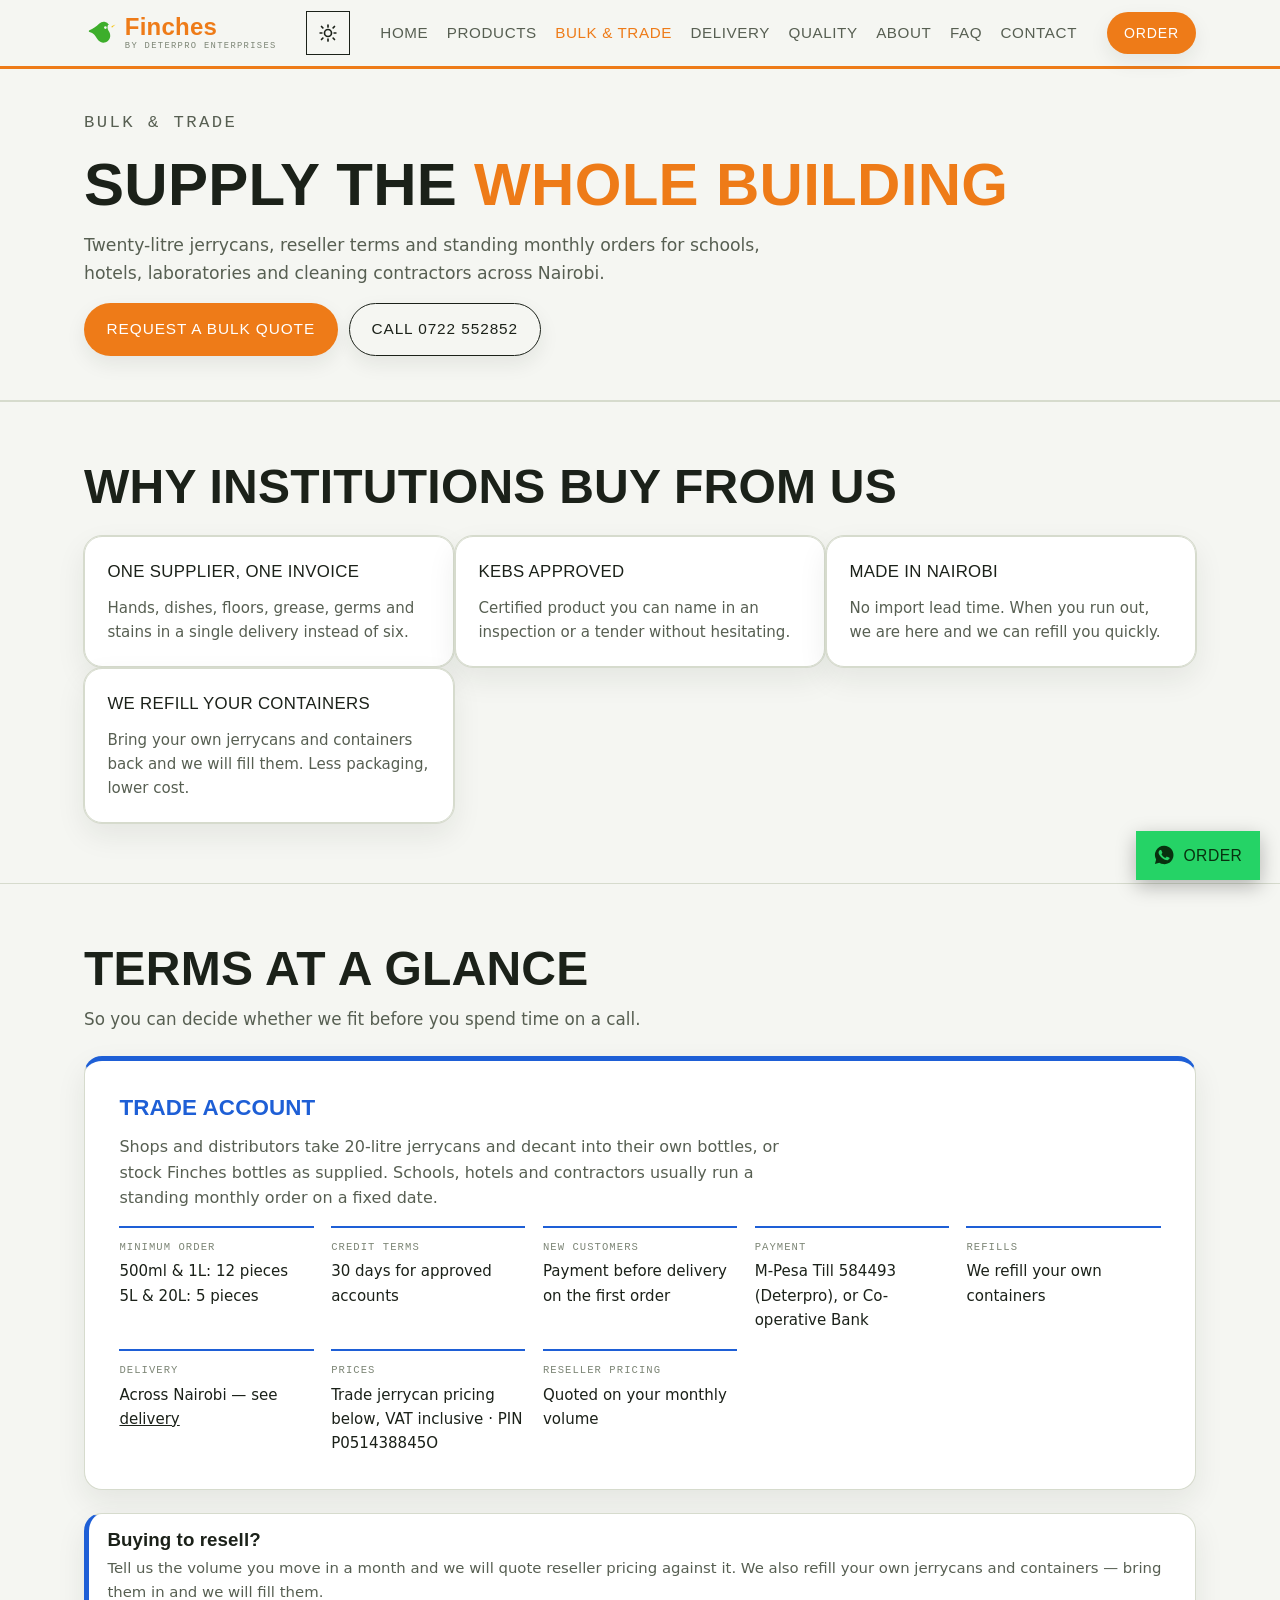
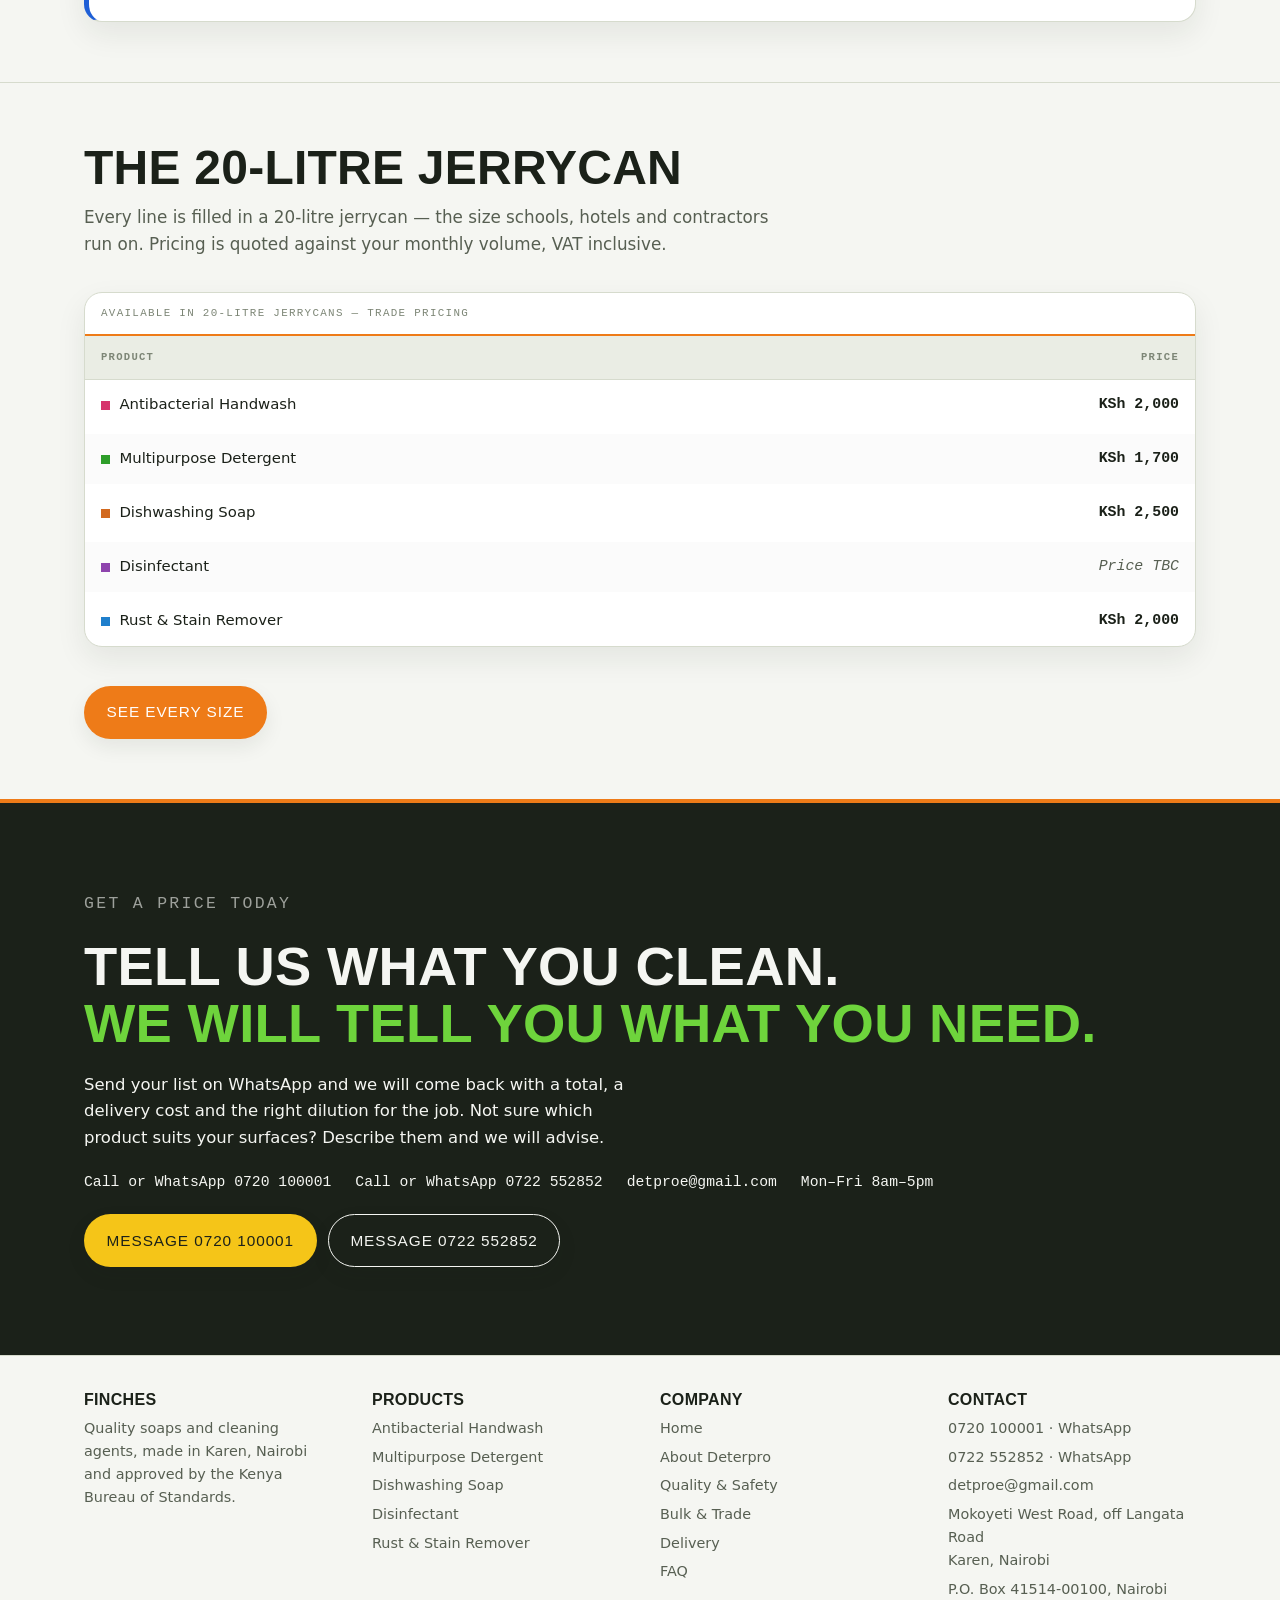
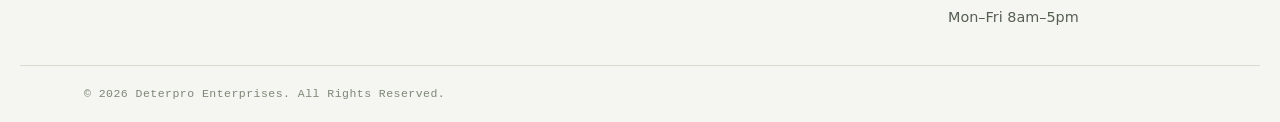
==== commit 0d165368: "Price display and Styling edits" ====
--- a/public/bulk.html
+++ b/public/bulk.html
@@ -115,7 +115,7 @@
           <div class="trade__item"><span class="trade__k">Payment</span><span class="trade__v">M-Pesa Till 584493 (Deterpro), or Co-operative Bank</span></div>
           <div class="trade__item"><span class="trade__k">Refills</span><span class="trade__v">We refill your own containers</span></div>
           <div class="trade__item"><span class="trade__k">Delivery</span><span class="trade__v">Across Nairobi &mdash; see <a href="delivery.html">delivery</a></span></div>
-          <div class="trade__item"><span class="trade__k">Prices</span><span class="trade__v">Quoted on enquiry, VAT inclusive &middot; PIN P051438845O</span></div>
+          <div class="trade__item"><span class="trade__k">Prices</span><span class="trade__v">Trade jerrycan pricing below, VAT inclusive &middot; PIN P051438845O</span></div>
           <div class="trade__item"><span class="trade__k">Reseller pricing</span><span class="trade__v">Quoted on your monthly volume</span></div>
         </div>
       </div>
@@ -133,14 +133,14 @@
       <div class="band__head"><h2>The 20-litre jerrycan</h2><p>Every line is filled in a 20-litre jerrycan &mdash; the size schools, hotels and contractors run on. Pricing is quoted against your monthly volume, VAT inclusive.</p></div>
       <div class="table-scroll">
         <table>
-          <caption>Available in 20-litre jerrycans</caption>
+          <caption>Available in 20-litre jerrycans &mdash; trade pricing</caption>
           <thead><tr><th scope="col">Product</th><th scope="col" class="price">Price</th></tr></thead>
           <tbody>
-            <tr style="--code:var(--p-handwash)"><td><i class="rowcode"></i>Antibacterial Handwash</td><td class="price">On enquiry</td></tr>
-            <tr style="--code:var(--p-multi)"><td><i class="rowcode"></i>Multipurpose Detergent</td><td class="price">On enquiry</td></tr>
-            <tr style="--code:var(--p-dish)"><td><i class="rowcode"></i>Dishwashing Soap</td><td class="price">On enquiry</td></tr>
-            <tr style="--code:var(--p-disinfect)"><td><i class="rowcode"></i>Disinfectant</td><td class="price">On enquiry</td></tr>
-            <tr style="--code:var(--p-stain)"><td><i class="rowcode"></i>Rust &amp; Stain Remover</td><td class="price">On enquiry</td></tr>
+            <tr style="--code:var(--p-handwash)"><td><i class="rowcode"></i>Antibacterial Handwash</td><td class="price">KSh 2,000</td></tr>
+            <tr style="--code:var(--p-multi)"><td><i class="rowcode"></i>Multipurpose Detergent</td><td class="price">KSh 1,700</td></tr>
+            <tr style="--code:var(--p-dish)"><td><i class="rowcode"></i>Dishwashing Soap</td><td class="price">KSh 2,500</td></tr>
+            <tr style="--code:var(--p-disinfect)"><td><i class="rowcode"></i>Disinfectant</td><td class="price price--pending">Price TBC</td></tr>
+            <tr style="--code:var(--p-stain)"><td><i class="rowcode"></i>Rust &amp; Stain Remover</td><td class="price">KSh 2,000</td></tr>
           </tbody>
         </table>
       </div>
--- a/public/assets/css/style.css
+++ b/public/assets/css/style.css
@@ -27,16 +27,19 @@
 
   --orange:       #EE7B18;
   --orange-deep:  #C25F0A;
+  --orange-soft:  #FFF1E4;
   --green:        #3DAE2B;
   --green-deep:   #2E8A20;
   --green-bright: #6ED43C;
   --yellow:       #F5C518;
+  --yellow-soft:  #FFF7D1;
   --blue:         #1E5FD6;
   --whatsapp:     #25D366;
   --whatsapp-ink: #08310F;
 
   --action:       #EE7B18;
   --action-ink:   #FFFFFF;
+  --action-hover: #C25F0A;
 
   /* product colour codes, matched to the actual packaging */
   --p-handwash:  #D6336C;  /* apple / raspberry / strawberry pumps */
@@ -54,7 +57,9 @@
   --gutter: 1.25rem;
   --wrap: 1240px;
   --rule: 1px;
-  --radius: 0;
+  --radius: 14px;
+  --radius-lg: 18px;
+  --shadow-soft: 0 12px 30px rgba(27, 33, 25, 0.08);
 
   --ease-out: cubic-bezier(0.22, 0.61, 0.36, 1);
   --ease-soft: cubic-bezier(0.4, 0, 0.2, 1);
@@ -160,18 +165,18 @@
 
 .band { border-top: var(--rule) solid var(--line); }
 
-.band__inner { display: grid; grid-template-columns: 1fr; gap: 1rem; padding-block: 3rem; }
-
-
-.band__body { display: flex; flex-direction: column; gap: 2rem; min-width: 0; }
-.band__head { display: flex; flex-direction: column; gap: 0.85rem; }
+.band__inner { display: grid; grid-template-columns: 1fr; gap: 0.9rem; padding-block: 2.25rem; }
+
+
+.band__body { display: flex; flex-direction: column; gap: 1.25rem; min-width: 0; }
+.band__head { display: flex; flex-direction: column; gap: 0.7rem; }
 .band__head h2 { font-size: clamp(1.75rem, 6vw, 3rem); text-transform: uppercase; }
 .band__head h3 { font-size: clamp(1.35rem, 4.5vw, 2rem); text-transform: uppercase; }
 .band__head p { max-width: var(--measure); color: var(--ink-muted); font-size: 1.05rem; }
 
 @media (min-width: 48em) {
-  .band__inner { padding-block: clamp(3.5rem, 7vw, 5.5rem); }
-  .band__body { gap: 2.25rem; }
+  .band__inner { padding-block: clamp(2.35rem, 5vw, 3.75rem); }
+  .band__body { gap: 1.45rem; }
 }
 
 /* --------------------------------------------------------------------------
@@ -199,26 +204,28 @@
 
 .btn {
   display: inline-flex; align-items: center; justify-content: center; gap: 0.55rem;
-  min-height: 44px; padding: 0.8rem 1.4rem;
-  border: var(--rule) solid transparent; border-radius: var(--radius);
-  font-family: var(--font-display); font-size: 1.02rem; letter-spacing: 0.03em;
+  min-height: 46px; padding: 0.82rem 1.35rem;
+  border: 1.5px solid transparent; border-radius: 999px;
+  font-family: var(--font-display); font-size: 0.96rem; letter-spacing: 0.06em;
   text-transform: uppercase; text-decoration: none; cursor: pointer;
   transform: translateZ(0);
+  box-shadow: 0 8px 20px rgba(27, 33, 25, 0.08);
   transition: background-color var(--dur) var(--ease-out), color var(--dur) var(--ease-out),
-              border-color var(--dur) var(--ease-out), transform var(--dur-fast) var(--ease-out);
+              border-color var(--dur) var(--ease-out), transform var(--dur-fast) var(--ease-out),
+              box-shadow var(--dur) var(--ease-out);
 }
 .btn svg { flex: none; }
-.btn:hover { transform: translateY(-1px); }
+.btn:hover { transform: translateY(-2px); box-shadow: 0 12px 24px rgba(27, 33, 25, 0.12); }
 .btn:active { transform: translateY(0) scale(0.985); }
 
 .btn--primary { background: var(--action); color: var(--action-ink); }
-.btn--primary:hover { background: var(--ink); color: var(--ground); }
+.btn--primary:hover { background: var(--action-hover); color: var(--action-ink); }
 .btn--ghost { background: transparent; color: var(--ink); border-color: var(--line-strong); }
-.btn--ghost:hover { background: var(--ink); color: var(--ground); }
+.btn--ghost:hover { background: var(--orange-soft); color: var(--ink); border-color: var(--orange); }
 .btn--yellow { background: var(--yellow); color: #1B2119; }
-.btn--yellow:hover { background: var(--ink); color: var(--ground); }
+.btn--yellow:hover { background: #E6B400; color: #1B2119; }
 .btn--wa { background: var(--whatsapp); color: var(--whatsapp-ink); }
-.btn--wa:hover { background: var(--ink); color: var(--ground); }
+.btn--wa:hover { background: #1FB85E; color: var(--whatsapp-ink); }
 
 .btn[aria-disabled="true"] { opacity: 0.45; cursor: not-allowed; pointer-events: none; }
 
@@ -335,14 +342,14 @@
    7. HERO & PAGE HEADS
    -------------------------------------------------------------------------- */
 
-.hero__inner { display: grid; grid-template-columns: 1fr; gap: 2.25rem; padding-block: 2.5rem 3rem; align-items: center; }
-.hero__copy { display: flex; flex-direction: column; gap: 1.25rem; align-items: flex-start; }
+.hero__inner { display: grid; grid-template-columns: 1fr; gap: 1.5rem; padding-block: 2rem 2.5rem; align-items: center; }
+.hero__copy { display: flex; flex-direction: column; gap: 1rem; align-items: flex-start; }
 .hero h1 { font-size: clamp(2.35rem, 11vw, 5rem); text-transform: uppercase; letter-spacing: -0.005em; }
 .hero h1 em { font-style: normal; color: var(--orange); }
 .hero__lede { font-size: clamp(1rem, 3.6vw, 1.2rem); color: var(--ink-muted); max-width: 48ch; }
 
 @media (min-width: 56em) {
-  .hero__inner { grid-template-columns: minmax(0, 1.05fr) minmax(0, 1fr); gap: clamp(2rem, 5vw, 4.5rem); padding-block: clamp(3rem, 7vw, 5rem); }
+  .hero__inner { grid-template-columns: minmax(0, 1.05fr) minmax(0, 1fr); gap: clamp(1.5rem, 3vw, 3rem); padding-block: clamp(2.2rem, 5vw, 3.6rem); }
 }
 
 .page-head { border-bottom: var(--rule) solid var(--line); }
@@ -373,24 +380,57 @@
 
 .scale {
   display: flex; align-items: flex-end; justify-content: center; flex-wrap: wrap;
-  gap: 0.75rem; padding: 2.25rem 0.75rem 0; margin: 0;
-  border: 2px solid var(--orange); background: var(--surface); position: relative;
+  gap: 1.1rem 1.5rem; padding: 2.25rem 0.5rem 0; margin: 0;
+  border: 0; border-radius: 0; background: transparent;
+  position: relative; box-shadow: none; overflow: visible;
+}
+.scale::before,
+.scale::after {
+  content: ""; position: absolute; pointer-events: none; z-index: 0;
+}
+.scale::before {
+  width: 12.5rem; height: 7.5rem; left: -3.5rem; top: -2.1rem; border-radius: 50% 50% 52% 48% / 58% 42% 58% 42%;
+  background: rgba(116, 163, 109, 0.30); transform: rotate(-14deg);
+}
+.scale::after {
+  width: 14rem; height: 8rem; right: -3.5rem; bottom: -1rem; border-radius: 58% 42% 50% 50% / 52% 48% 52% 48%;
+  background: rgba(116, 163, 109, 0.22); transform: rotate(18deg);
 }
 .scale__caption {
-  position: absolute; top: 0.65rem; left: 0.85rem;
+  position: absolute; top: 0.8rem; left: 1rem;
   font-family: var(--font-data); font-size: 0.62rem; letter-spacing: 0.12em;
   text-transform: uppercase; color: var(--ink-faint);
 }
-.scale__item { display: flex; flex-direction: column; align-items: center; gap: 0.5rem; }
+.scale__item {
+  display: flex; flex-direction: column; align-items: center; gap: 0.55rem;
+  position: relative; padding-bottom: 0.1rem; z-index: 1;
+}
+.scale__item svg {
+  display: block; filter: drop-shadow(0 14px 18px rgba(27, 33, 25, 0.14));
+  transition: transform var(--dur) var(--ease-out), filter var(--dur) var(--ease-out);
+}
+.scale__item:nth-child(1) svg { transform: translateY(4px); }
+.scale__item:nth-child(2) svg { transform: translateY(2px); }
+.scale__item:nth-child(4) svg { transform: translateY(2px); }
+.scale__item:hover svg { transform: translateY(-2px); filter: drop-shadow(0 18px 26px rgba(27, 33, 25, 0.14)); }
 .scale__label {
-  font-family: var(--font-data); font-size: 0.72rem; letter-spacing: 0.05em; color: var(--ink-muted);
-  border-top: var(--rule) solid var(--line); padding-top: 0.4rem; width: 100%; text-align: center;
+  display: inline-flex; align-items: center; justify-content: center; min-width: 7rem;
+  padding: 0.62rem 1.2rem; border-radius: 999px; font-family: var(--font-display);
+  font-size: clamp(1.1rem, 2vw, 1.55rem); letter-spacing: 0.02em; line-height: 1;
+  color: #fff; text-transform: none; box-shadow: inset 0 1px 0 rgba(255,255,255,0.35), 0 10px 18px rgba(27, 33, 25, 0.08);
+}
+.scale__item:nth-child(1) .scale__label { background: var(--p-handwash); }
+.scale__item:nth-child(2) .scale__label { background: var(--p-multi); }
+.scale__item:nth-child(3) .scale__label { background: var(--p-dish); }
+.scale__item:nth-child(4) .scale__label { background: var(--p-disinfect); }
+
+@media (min-width: 40em) {
+  .scale { gap: 1.2rem 1.8rem; padding-top: 2.25rem; }
 }
 .scale__foot {
-  width: 100%; border-top: var(--rule) solid var(--line); margin-top: 1.1rem; padding: 0.6rem 0.85rem;
+  width: 100%; border-top: var(--rule) solid var(--line); margin-top: 1.1rem; padding: 0.7rem 0.85rem 1rem;
   font-family: var(--font-data); font-size: 0.65rem; letter-spacing: 0.06em; color: var(--ink-faint); text-align: center;
 }
-@media (min-width: 40em) { .scale { gap: 1.5rem; padding-top: 2.5rem; } }
 
 /* --------------------------------------------------------------------------
    10. TRUST STRIP
@@ -431,12 +471,12 @@
 @media (min-width: 40em) { .grid-rule { grid-template-columns: repeat(auto-fit, minmax(min(100%, 19rem), 1fr)); } }
 
 .product {
-  background: var(--surface); padding: 1.5rem; display: flex; flex-direction: column;
-  gap: 0.9rem; min-width: 0; border-top: 5px solid var(--code, var(--orange));
-  position: relative;
-  transition: transform var(--dur) var(--ease-out);
-}
-.product:hover { transform: translateY(-3px); }
+  background: var(--surface); padding: 1.2rem 1.2rem 1.1rem; display: flex; flex-direction: column;
+  gap: 0.8rem; min-width: 0; border: var(--rule) solid var(--line); border-top: 5px solid var(--code, var(--orange));
+  border-radius: var(--radius-lg); box-shadow: var(--shadow-soft); position: relative;
+  transition: transform var(--dur) var(--ease-out), box-shadow var(--dur) var(--ease-out), border-color var(--dur) var(--ease-out);
+}
+.product:hover { transform: translateY(-3px); box-shadow: 0 18px 34px rgba(27, 33, 25, 0.1); border-color: var(--line-strong); }
 .product::after {
   content: ""; position: absolute; top: -5px; left: 0; height: 5px; width: 100%;
   background: var(--code, var(--orange)); transform: scaleX(0); transform-origin: left;
@@ -444,7 +484,7 @@
 }
 .product:hover::after { transform: scaleX(1); }
 
-.product__media { aspect-ratio: 1 / 1; margin: -1.5rem -1.5rem 0; background: var(--surface-sunk); overflow: hidden; }
+.product__media { aspect-ratio: 1 / 1; margin: -1.2rem -1.2rem 0; background: var(--surface-sunk); overflow: hidden; border-radius: 0.9rem 0.9rem 0 0; }
 .product__media img { width: 100%; height: 100%; object-fit: cover; transition: transform 260ms var(--ease-out); }
 .product:hover .product__media img { transform: scale(1.03); }
 
@@ -473,11 +513,11 @@
    12. CARDS
    -------------------------------------------------------------------------- */
 
-.card { background: var(--surface); padding: 1.4rem; display: flex; flex-direction: column; gap: 0.6rem; }
+.card { background: var(--surface); padding: 1.4rem; display: flex; flex-direction: column; gap: 0.6rem; border: var(--rule) solid var(--line); border-radius: var(--radius-lg); box-shadow: var(--shadow-soft); }
 .card__label { font-family: var(--font-display); font-size: 1.05rem; text-transform: uppercase; letter-spacing: 0.02em; }
 .card__body { color: var(--ink-muted); font-size: 0.94rem; }
 .card__vol { font-family: var(--font-display); font-size: 2.1rem; line-height: 1; color: var(--orange); }
-.card__icon { width: 2.4rem; height: 2.4rem; display: grid; place-items: center; background: var(--green); color: #fff; flex: none; }
+.card__icon { width: 2.4rem; height: 2.4rem; display: grid; place-items: center; background: var(--green); color: #fff; flex: none; border-radius: 12px; }
 
 .freeship {
   border: 3px solid var(--yellow); background: var(--surface);
@@ -520,8 +560,8 @@
 
 .trade {
   border: var(--rule) solid var(--line); border-top: 5px solid var(--blue);
-  background: var(--surface); padding: 1.5rem;
-  display: flex; flex-direction: column; gap: 1.15rem;
+  border-radius: var(--radius-lg); background: var(--surface); padding: 1.2rem 1.25rem;
+  display: flex; flex-direction: column; gap: 0.95rem; box-shadow: var(--shadow-soft);
 }
 .trade h3 { font-size: 1.4rem; text-transform: uppercase; color: var(--blue); }
 .trade p { color: var(--ink-muted); max-width: var(--measure); }
@@ -553,8 +593,8 @@
 
 .callout {
   border: var(--rule) solid var(--line); border-left: 5px solid var(--yellow);
-  background: var(--surface); padding: 1.15rem 1.3rem;
-  display: flex; flex-direction: column; gap: 0.55rem;
+  border-radius: var(--radius-lg); background: var(--surface); padding: 1rem 1.15rem;
+  display: flex; flex-direction: column; gap: 0.45rem; box-shadow: var(--shadow-soft);
 }
 .callout h3 { margin-bottom: 0; }
 .callout p { color: var(--ink-muted); font-size: 0.93rem; }
@@ -565,20 +605,23 @@
    17. TABLES
    -------------------------------------------------------------------------- */
 
-.table-scroll { overflow-x: auto; -webkit-overflow-scrolling: touch; border: var(--rule) solid var(--line); background: var(--surface); }
+.table-scroll { overflow-x: auto; -webkit-overflow-scrolling: touch; border: var(--rule) solid var(--line); border-radius: var(--radius-lg); background: var(--surface); box-shadow: var(--shadow-soft); margin-block: 0.65rem 1rem; }
 table { border-collapse: collapse; width: 100%; min-width: 30rem; }
 caption {
-  text-align: left; padding: 0.9rem 1.1rem; border-bottom: 2px solid var(--orange);
+  text-align: left; padding: 0.75rem 1rem; border-bottom: 2px solid var(--orange);
   font-family: var(--font-data); font-size: 0.68rem; letter-spacing: 0.12em;
   text-transform: uppercase; color: var(--ink-faint);
 }
-th, td { text-align: left; padding: 0.62rem 1.1rem; border-bottom: var(--rule) solid var(--line); font-size: 0.93rem; }
-thead th { font-family: var(--font-data); font-size: 0.66rem; letter-spacing: 0.12em; text-transform: uppercase; color: var(--ink-faint); font-weight: 400; }
+th, td { text-align: left; padding: 0.82rem 1rem; border-bottom: var(--rule) solid var(--line); font-size: 0.93rem; }
+thead th { font-family: var(--font-data); font-size: 0.66rem; letter-spacing: 0.12em; text-transform: uppercase; color: var(--ink-faint); font-weight: 700; background: var(--surface-sunk); }
 tbody tr { transition: background-color var(--dur-fast) var(--ease-out); }
-tbody tr:hover { background: var(--surface-sunk); }
+tbody tr + tr td { border-top: 0.3rem solid var(--surface); }
+tbody tr:nth-child(even) { background: rgba(27, 33, 25, 0.015); }
+tbody tr:hover { background: rgba(238, 123, 24, 0.06); }
 tbody tr:last-child td { border-bottom: 0; }
 td.price, th.price { text-align: right; font-family: var(--font-data); font-variant-numeric: tabular-nums; white-space: nowrap; }
 td.price { font-weight: 700; }
+td.price--pending, td.price.price--pending { font-weight: 400; font-style: italic; color: var(--ink-muted); }
 td.vol { font-family: var(--font-data); white-space: nowrap; color: var(--ink-muted); }
 .rowcode { display: inline-block; width: 0.55rem; height: 0.55rem; margin-right: 0.6rem; vertical-align: middle; background: var(--code, var(--orange)); }
 
@@ -586,7 +629,7 @@
    18. ORDER BUILDER
    -------------------------------------------------------------------------- */
 
-.builder { border: 2px solid var(--orange); background: var(--surface); display: flex; flex-direction: column; }
+.builder { border: 2px solid var(--orange); background: var(--surface); display: flex; flex-direction: column; border-radius: var(--radius-lg); box-shadow: var(--shadow-soft); overflow: hidden; }
 
 .builder__head { padding: 1.15rem 1.25rem; border-bottom: var(--rule) solid var(--line); display: flex; flex-direction: column; gap: 0.35rem; }
 .builder__head h3 { font-size: 1.25rem; text-transform: uppercase; }
@@ -603,6 +646,13 @@
 .builder__name { display: flex; align-items: center; gap: 0.6rem; font-size: 0.93rem; min-width: 0; }
 .builder__name i { width: 0.5rem; height: 0.5rem; background: var(--code, var(--orange)); flex: none; }
 .builder__name span { overflow: hidden; text-overflow: ellipsis; }
+.builder__name span:first-of-type { flex: 1 1 auto; min-width: 0; }
+
+.builder__price {
+  flex: none; overflow: visible; white-space: nowrap;
+  font-family: var(--font-data); font-size: 0.82rem; font-weight: 600; color: var(--orange);
+}
+.builder__price--pending { color: var(--ink-muted); font-style: italic; font-weight: 400; }
 
 .builder__scent {
   height: 44px; border: var(--rule) solid var(--line-strong); background: var(--surface);
@@ -610,7 +660,7 @@
   max-width: 9.5rem;
 }
 
-.qty { display: inline-flex; align-items: center; border: var(--rule) solid var(--line-strong); }
+.qty { display: inline-flex; align-items: center; border: var(--rule) solid var(--line-strong); border-radius: 12px; overflow: hidden; }
 .qty button {
   width: 44px; height: 44px; background: transparent; border: 0; color: var(--ink);
   font-family: var(--font-display); font-size: 1.25rem; line-height: 1; cursor: pointer;
@@ -937,4 +987,4 @@
   body { background: #fff; color: #000; }
   .band, .table-scroll, .product { break-inside: avoid; }
   a[href^="http"]::after { content: " (" attr(href) ")"; font-size: 0.8em; }
-}
+}
